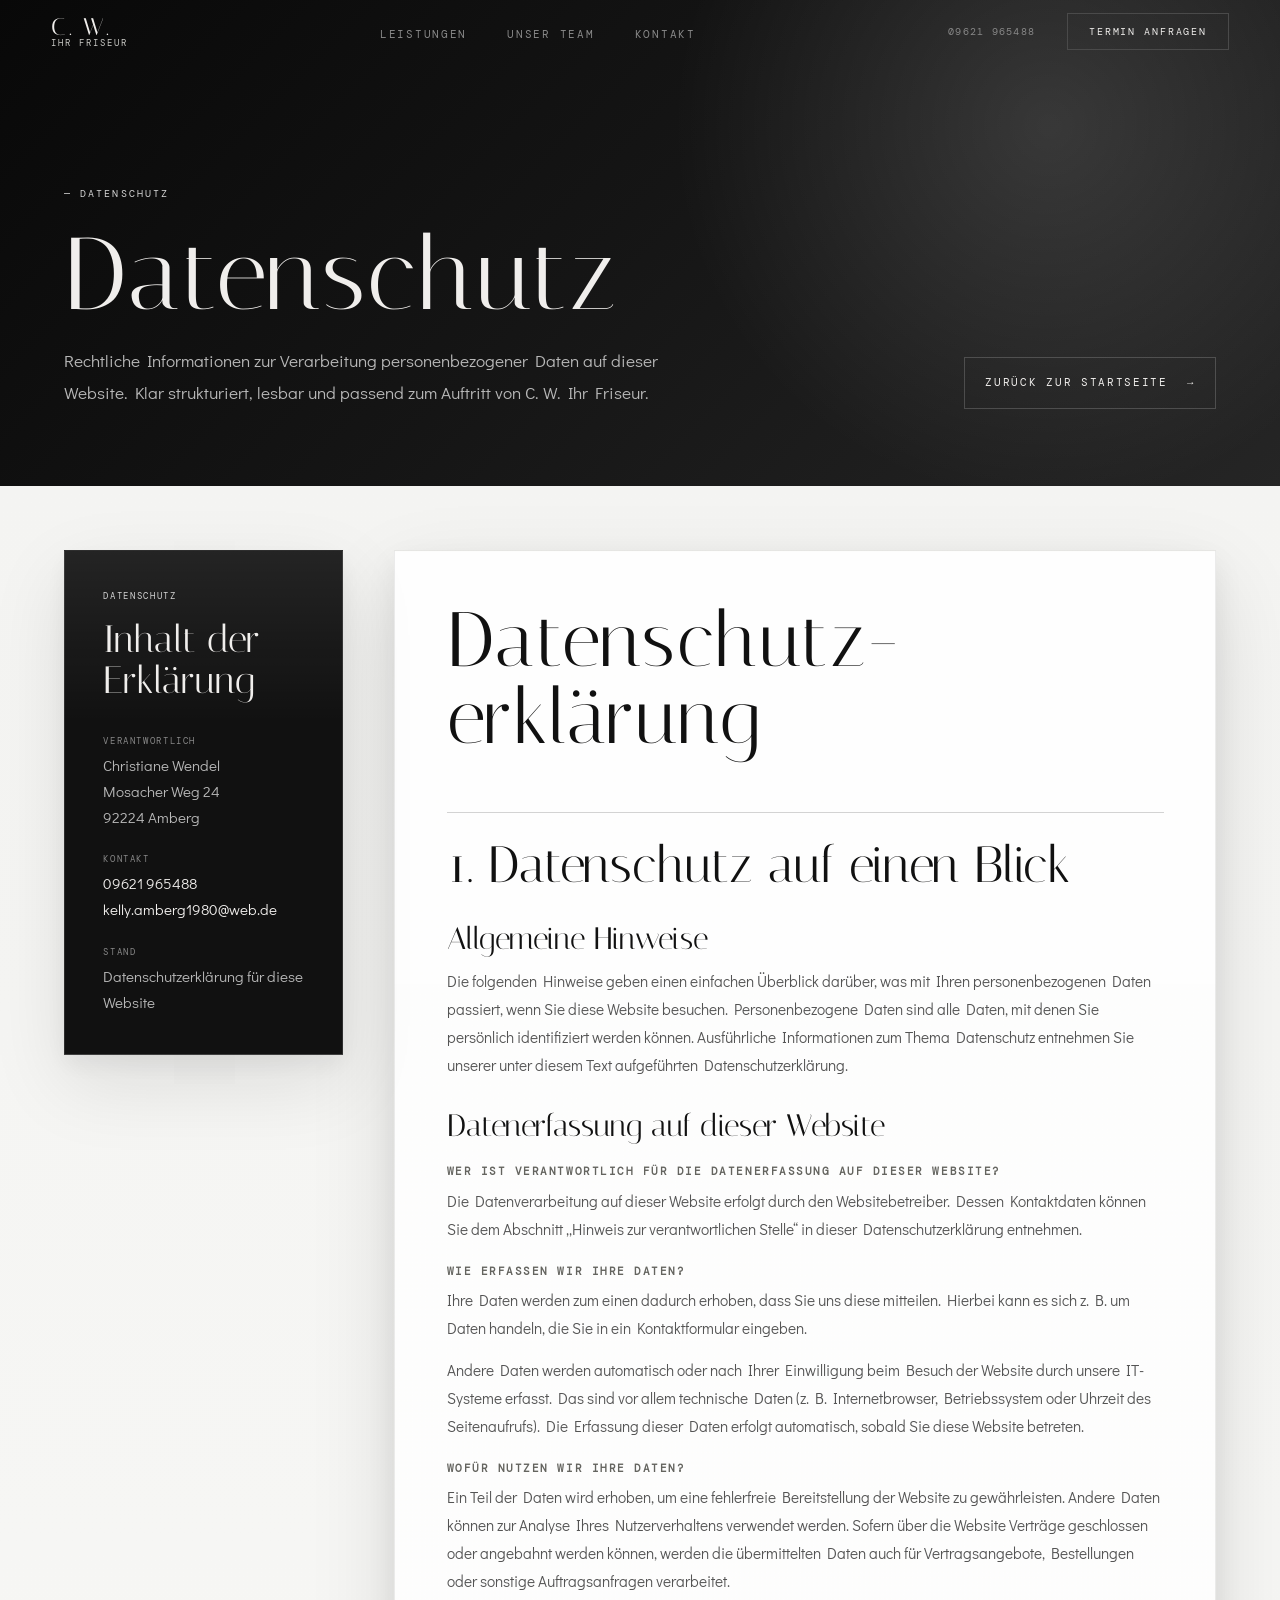
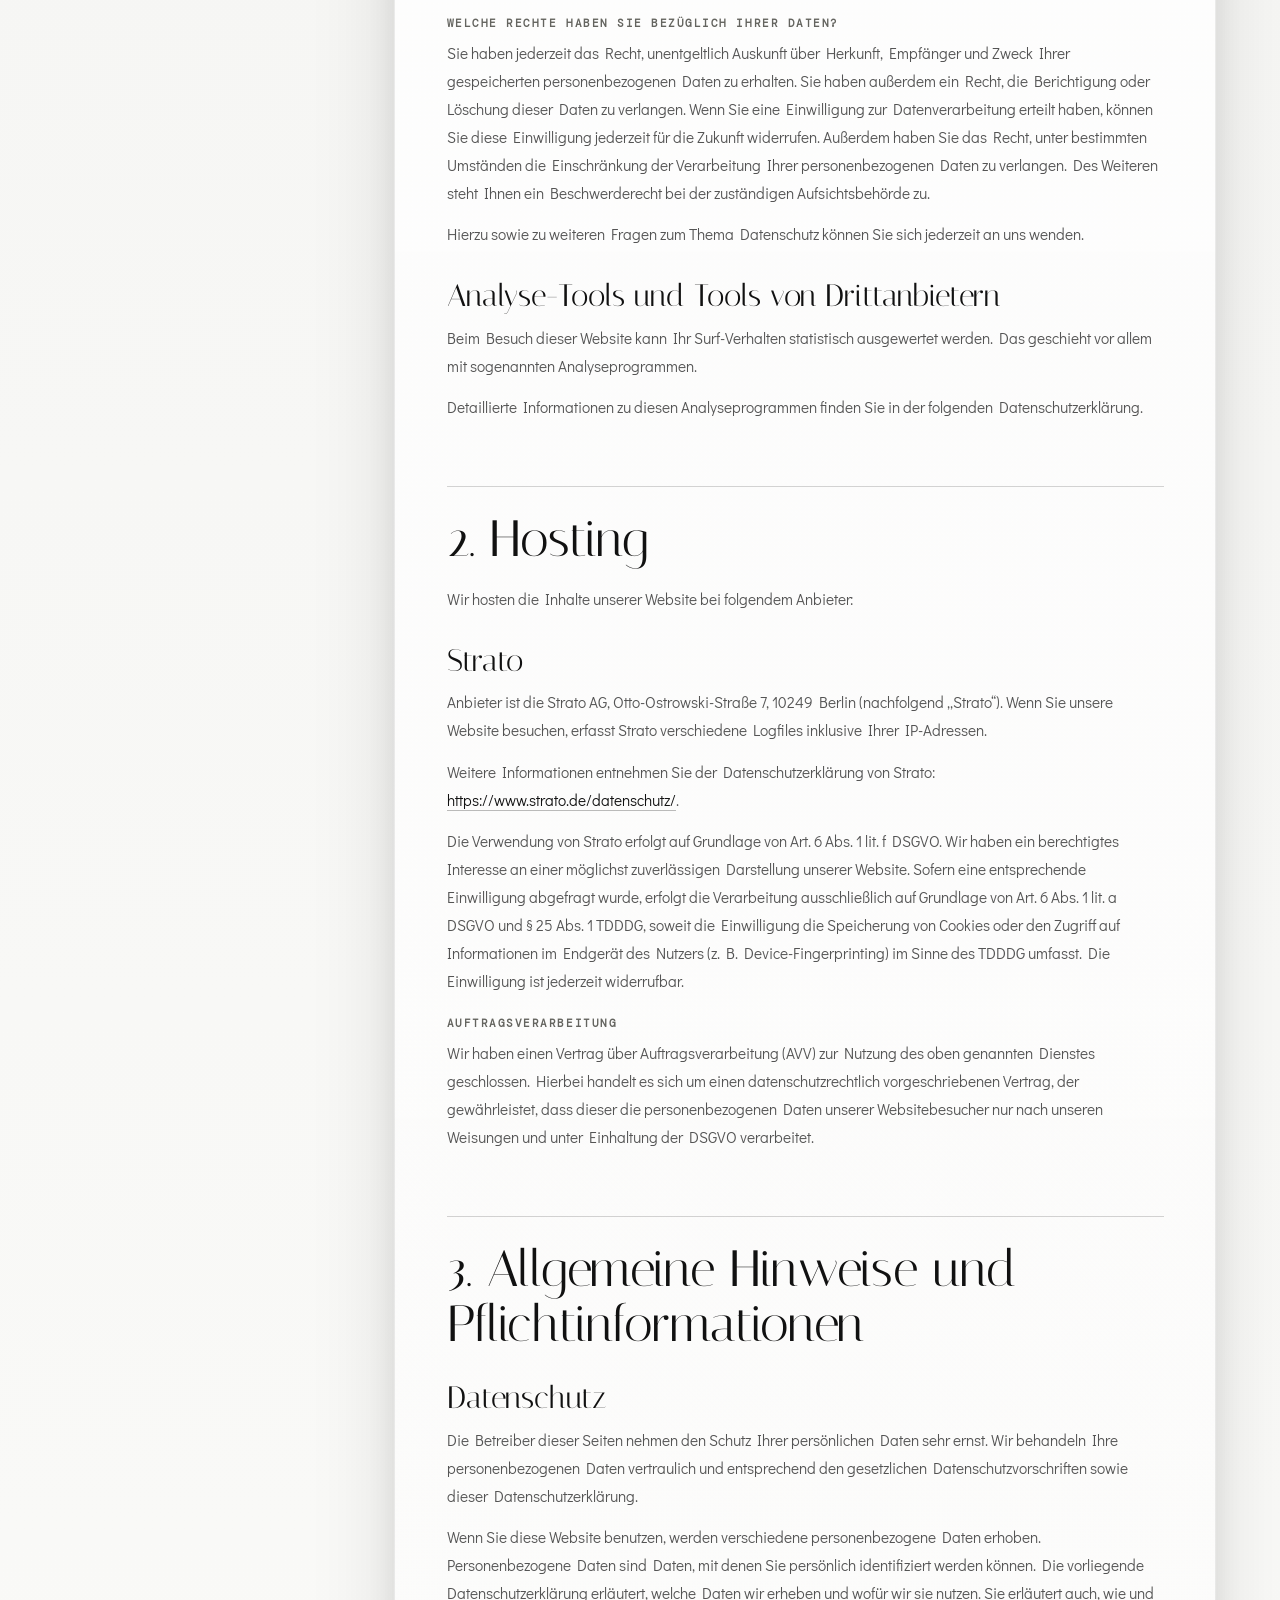
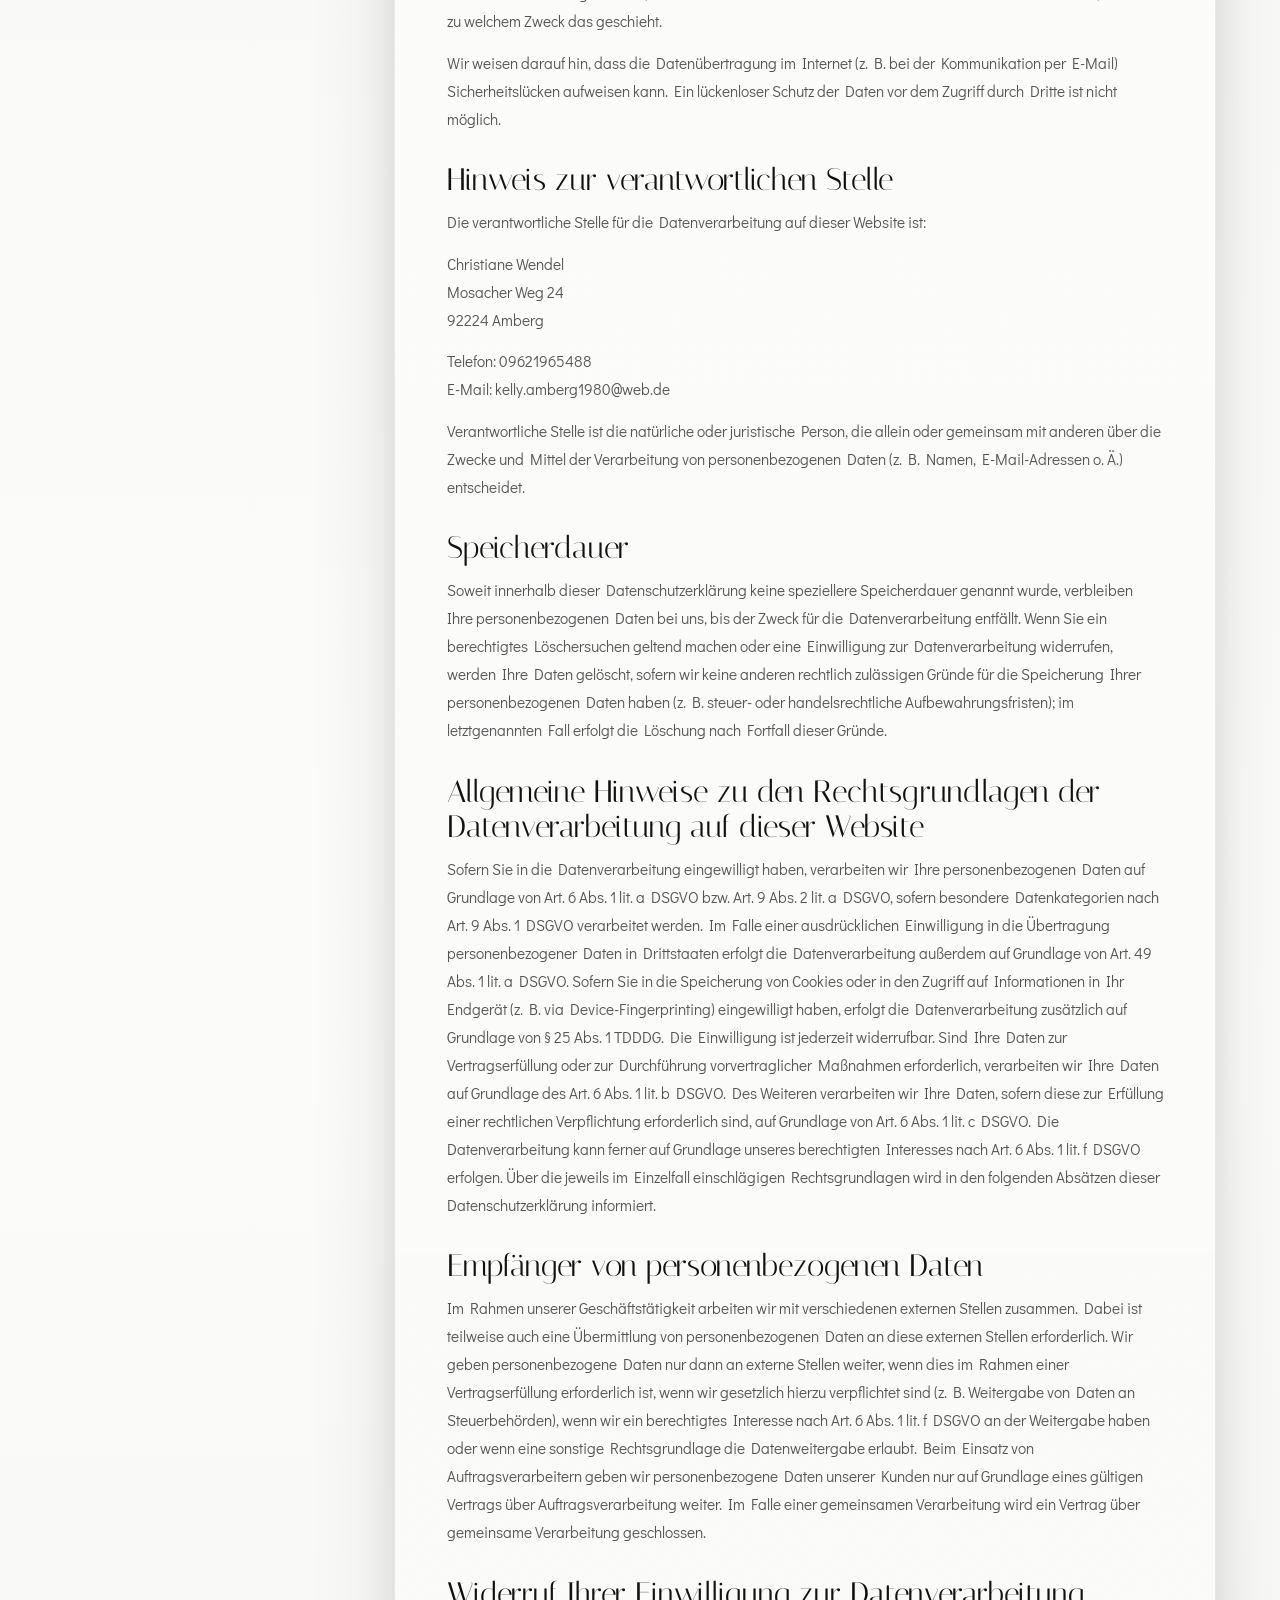
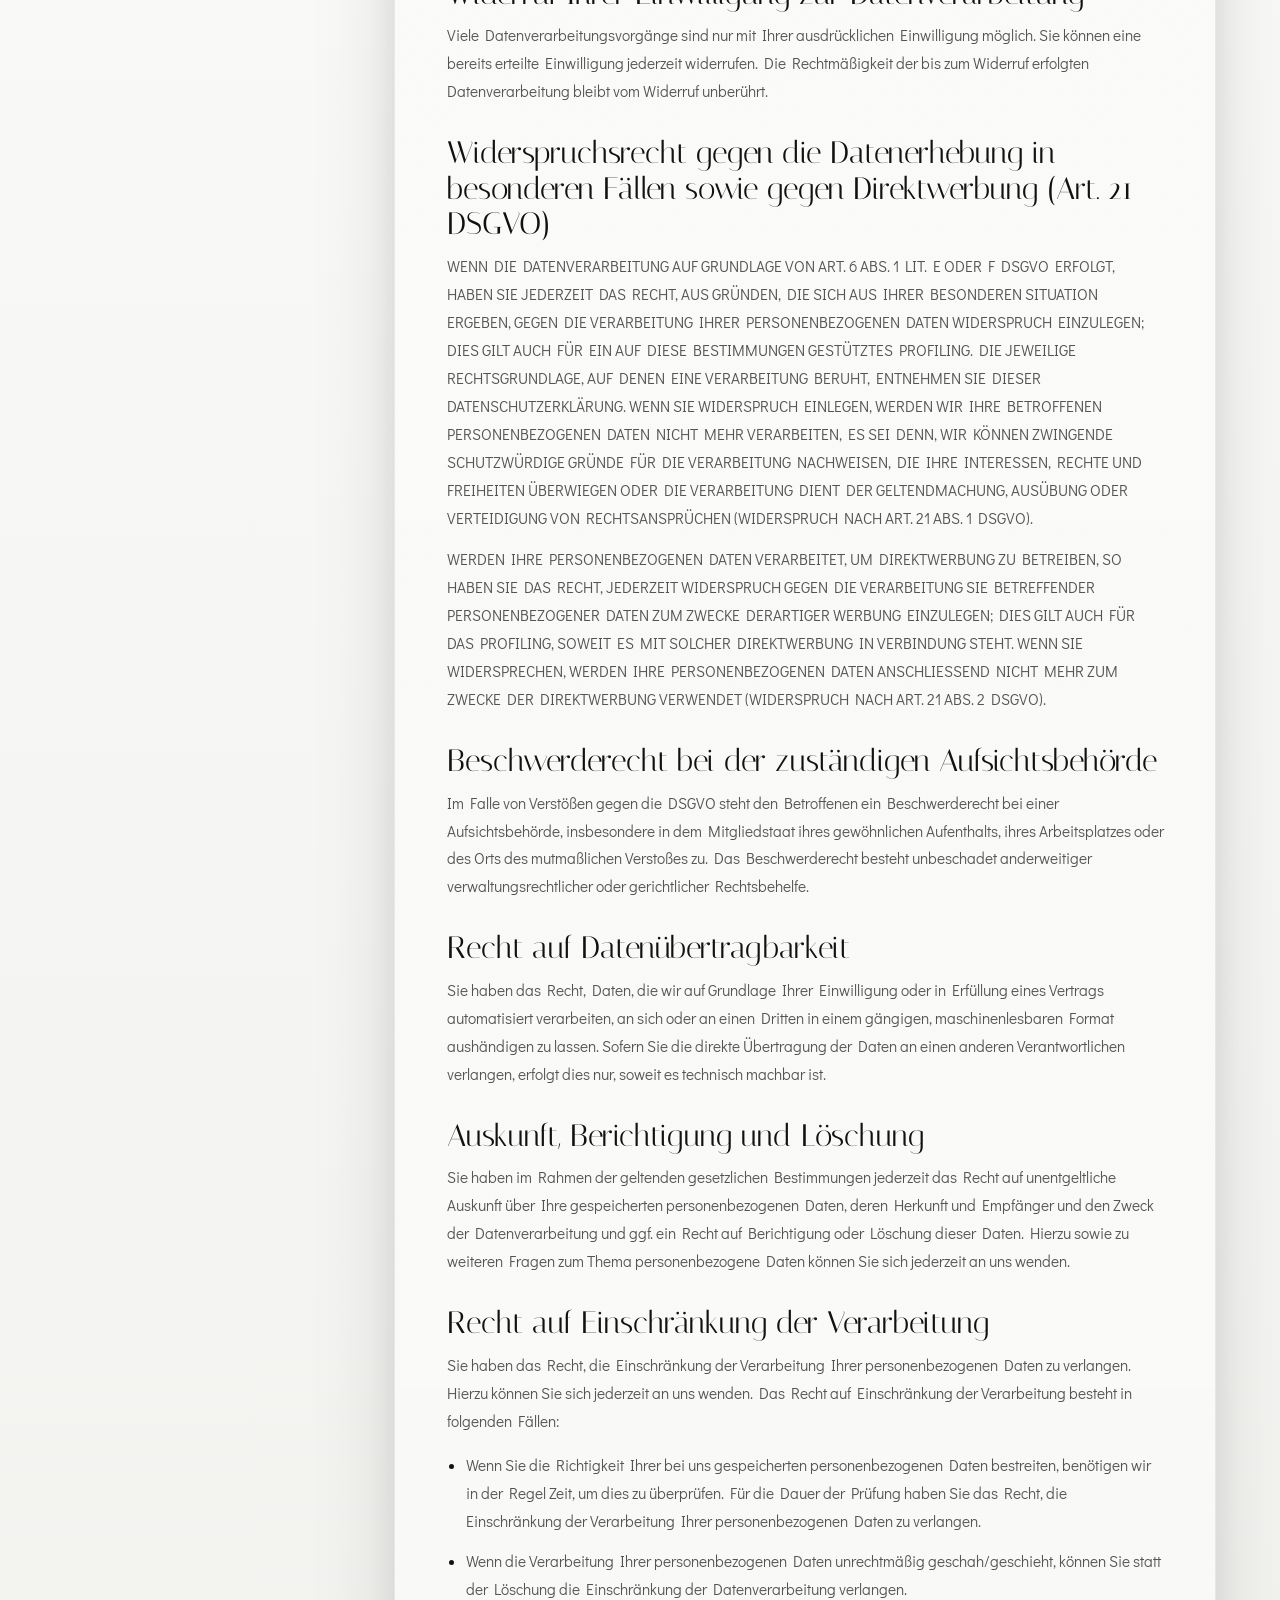
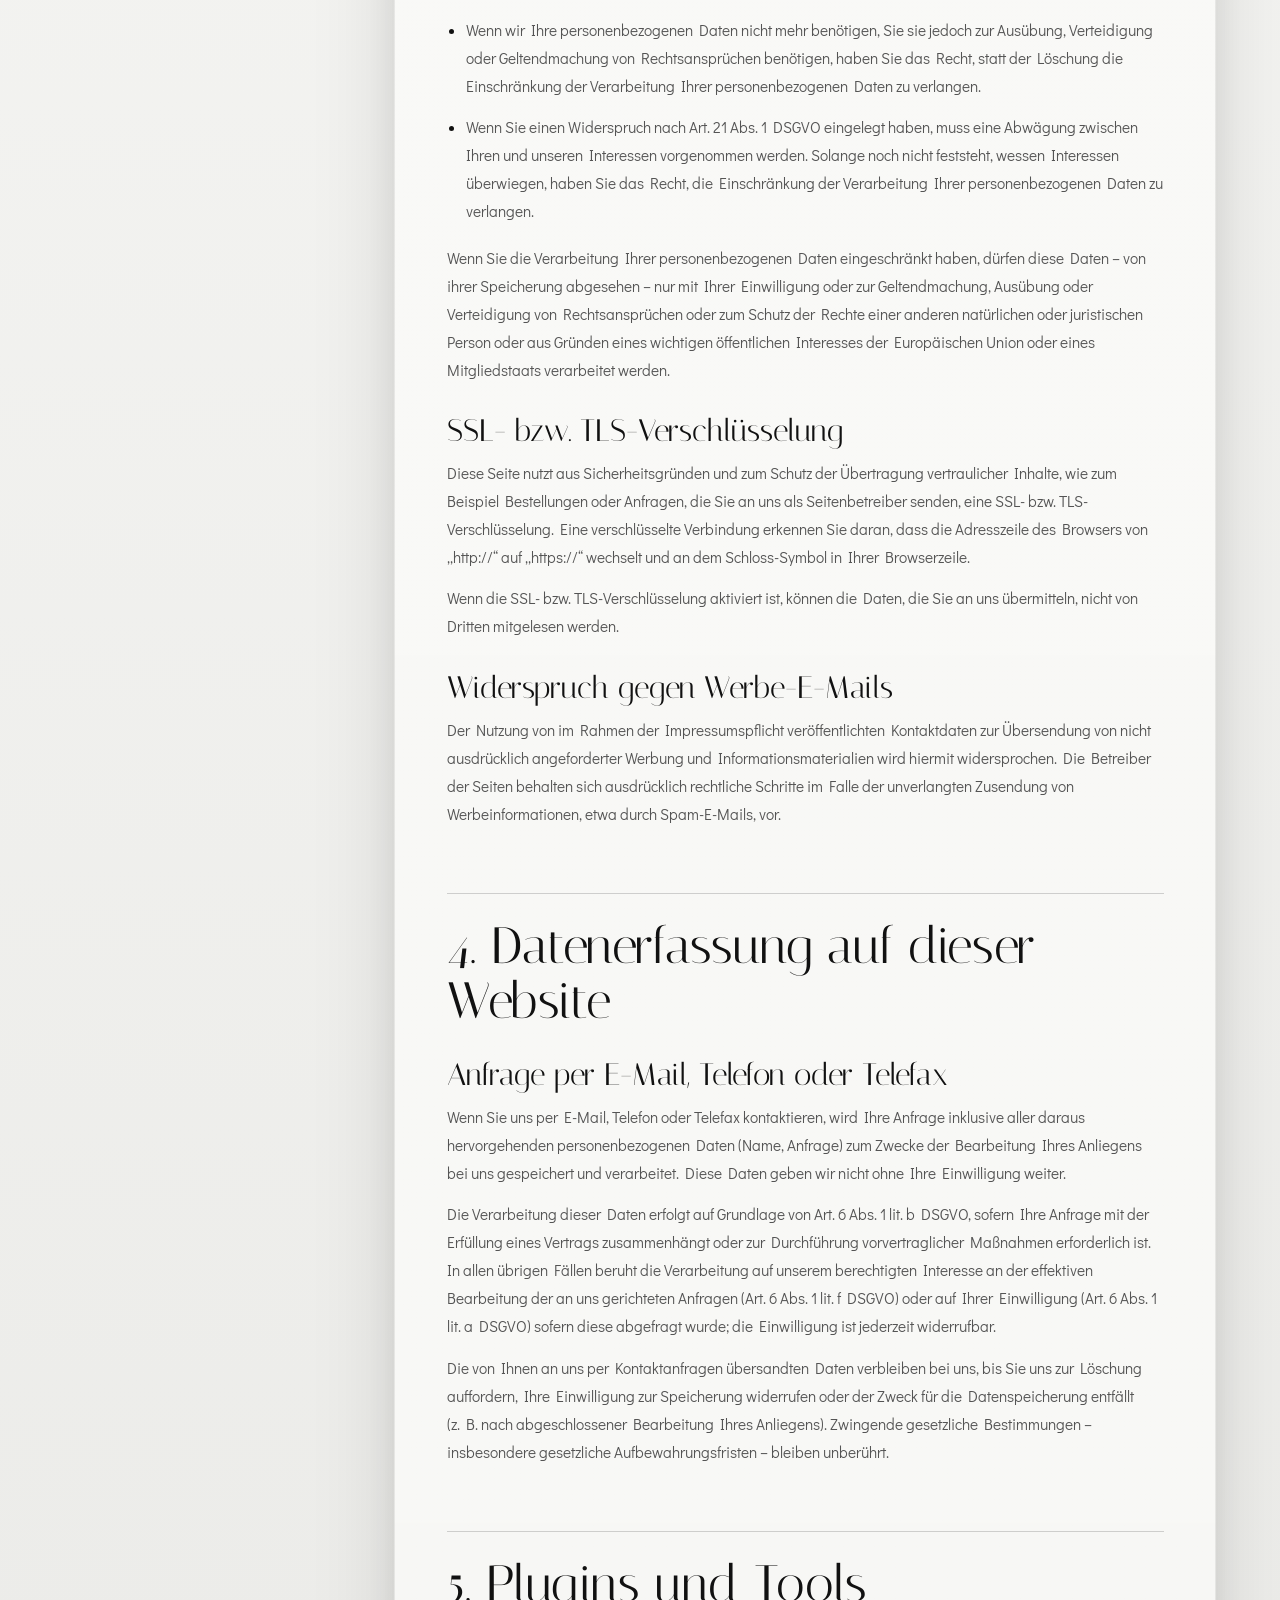
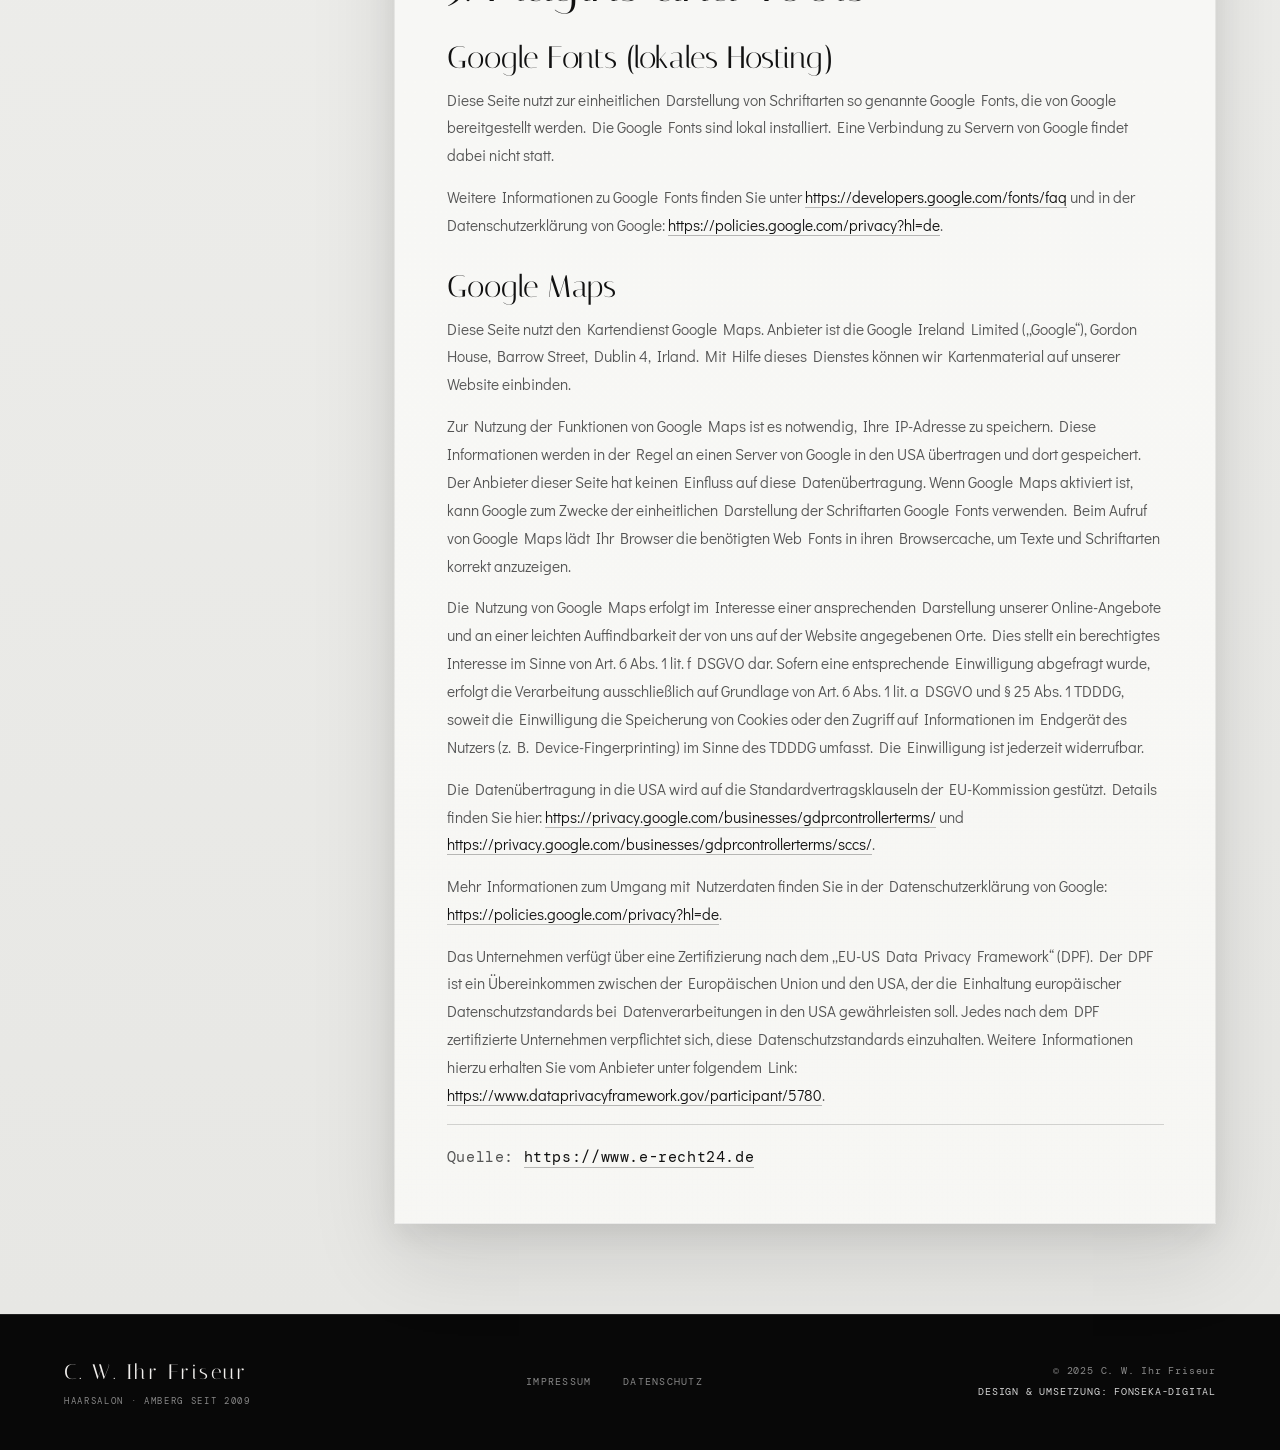
==== datenschutz/index.html @ 09046ad2 "Use clean URLs for legal pages" ====
<!doctype html>
<html lang="de">
  <head>
    <meta charset="UTF-8" />
    <meta name="viewport" content="width=device-width, initial-scale=1.0" />
    <title>Datenschutz | C. W. Ihr Friseur</title>
    <link rel="stylesheet" href="../css/style.css" />
  </head>
  <body>
    <!-- CURSOR -->
    <div class="cursor" id="cursor">
      <div class="cursor__dot"></div>
      <div class="cursor__ring"></div>
    </div>

    <!-- LOADER -->
    <div class="loader" id="loader">
      <div class="loader__inner">
        <span class="loader__text">C. W. Ihr Friseur</span>
        <div class="loader__bar">
          <div class="loader__fill" id="loaderFill"></div>
        </div>
      </div>
    </div>

    <!-- NAV -->
    <nav class="nav" id="nav">
      <a class="nav__brand" href="../" aria-label="Zur Startseite">
        <span class="nav__brand-main">C. W.</span>
        <span class="nav__brand-sub">Ihr Friseur</span>
      </a>
      <div class="nav__center">
        <ul class="nav__links" id="navLinks">
          <li><a href="../" data-scroll-target="leistungen">Leistungen</a></li>
          <li><a href="../" data-scroll-target="team">Unser Team</a></li>
          <li><a href="../" data-scroll-target="kontakt">Kontakt</a></li>
        </ul>
      </div>
      <div class="nav__right">
        <a href="tel:09621965488" class="nav__tel">09621 965488</a>
        <a href="../" data-scroll-target="kontakt" class="nav__cta"
          ><span>Termin anfragen</span></a
        >
        <button class="nav__toggle" id="navToggle" aria-label="Menü">
          <span></span><span></span><span></span>
        </button>
      </div>
    </nav>

    <main class="legal-page privacy-page">
      <section class="legal-hero legal-hero--privacy">
        <div class="legal-hero__inner">
          <div>
            <span class="tag">— Datenschutz</span>
            <h1>Datenschutz</h1>
            <p>
              Rechtliche Informationen zur Verarbeitung personenbezogener Daten
              auf dieser Website. Klar strukturiert, lesbar und passend zum
              Auftritt von C. W. Ihr Friseur.
            </p>
          </div>
          <a class="legal-back" href="../">
            <span>Zurück zur Startseite</span>
            <span aria-hidden="true">→</span>
          </a>
        </div>
      </section>

      <section class="legal-content privacy-content" aria-label="Datenschutzerklärung">
        <div class="privacy-layout">
          <aside class="legal-card legal-card--dark privacy-overview">
            <span class="legal-kicker">Datenschutz</span>
            <h2>Inhalt der Erklärung</h2>
            <dl class="legal-contact">
              <div>
                <dt>Verantwortlich</dt>
                <dd>Christiane Wendel<br />Mosacher Weg 24<br />92224 Amberg</dd>
              </div>
              <div>
                <dt>Kontakt</dt>
                <dd>
                  <a href="tel:09621965488">09621 965488</a><br />
                  <a href="mailto:kelly.amberg1980@web.de">kelly.amberg1980@web.de</a>
                </dd>
              </div>
              <div>
                <dt>Stand</dt>
                <dd>Datenschutzerklärung für diese Website</dd>
              </div>
            </dl>
          </aside>

          <article class="privacy-document">
            <h1>Datenschutz&shy;erkl&auml;rung</h1>
            <h2>1. Datenschutz auf einen Blick</h2>
            <h3>Allgemeine Hinweise</h3>
            <p>Die folgenden Hinweise geben einen einfachen &Uuml;berblick dar&uuml;ber, was mit Ihren personenbezogenen Daten passiert, wenn Sie diese Website besuchen. Personenbezogene Daten sind alle Daten, mit denen Sie pers&ouml;nlich identifiziert werden k&ouml;nnen. Ausf&uuml;hrliche Informationen zum Thema Datenschutz entnehmen Sie unserer unter diesem Text aufgef&uuml;hrten Datenschutzerkl&auml;rung.</p>
            <h3>Datenerfassung auf dieser Website</h3>
            <h4>Wer ist verantwortlich f&uuml;r die Datenerfassung auf dieser Website?</h4>
            <p>Die Datenverarbeitung auf dieser Website erfolgt durch den Websitebetreiber. Dessen Kontaktdaten k&ouml;nnen Sie dem Abschnitt &bdquo;Hinweis zur verantwortlichen Stelle&ldquo; in dieser Datenschutzerkl&auml;rung entnehmen.</p>
            <h4>Wie erfassen wir Ihre Daten?</h4>
            <p>Ihre Daten werden zum einen dadurch erhoben, dass Sie uns diese mitteilen. Hierbei kann es sich z.&nbsp;B. um Daten handeln, die Sie in ein Kontaktformular eingeben.</p>
            <p>Andere Daten werden automatisch oder nach Ihrer Einwilligung beim Besuch der Website durch unsere IT-Systeme erfasst. Das sind vor allem technische Daten (z.&nbsp;B. Internetbrowser, Betriebssystem oder Uhrzeit des Seitenaufrufs). Die Erfassung dieser Daten erfolgt automatisch, sobald Sie diese Website betreten.</p>
            <h4>Wof&uuml;r nutzen wir Ihre Daten?</h4>
            <p>Ein Teil der Daten wird erhoben, um eine fehlerfreie Bereitstellung der Website zu gew&auml;hrleisten. Andere Daten k&ouml;nnen zur Analyse Ihres Nutzerverhaltens verwendet werden. Sofern &uuml;ber die Website Vertr&auml;ge geschlossen oder angebahnt werden k&ouml;nnen, werden die &uuml;bermittelten Daten auch f&uuml;r Vertragsangebote, Bestellungen oder sonstige Auftragsanfragen verarbeitet.</p>
            <h4>Welche Rechte haben Sie bez&uuml;glich Ihrer Daten?</h4>
            <p>Sie haben jederzeit das Recht, unentgeltlich Auskunft &uuml;ber Herkunft, Empf&auml;nger und Zweck Ihrer gespeicherten personenbezogenen Daten zu erhalten. Sie haben au&szlig;erdem ein Recht, die Berichtigung oder L&ouml;schung dieser Daten zu verlangen. Wenn Sie eine Einwilligung zur Datenverarbeitung erteilt haben, k&ouml;nnen Sie diese Einwilligung jederzeit f&uuml;r die Zukunft widerrufen. Au&szlig;erdem haben Sie das Recht, unter bestimmten Umst&auml;nden die Einschr&auml;nkung der Verarbeitung Ihrer personenbezogenen Daten zu verlangen. Des Weiteren steht Ihnen ein Beschwerderecht bei der zust&auml;ndigen Aufsichtsbeh&ouml;rde zu.</p>
            <p>Hierzu sowie zu weiteren Fragen zum Thema Datenschutz k&ouml;nnen Sie sich jederzeit an uns wenden.</p>
            <h3>Analyse-Tools und Tools von Dritt&shy;anbietern</h3>
            <p>Beim Besuch dieser Website kann Ihr Surf-Verhalten statistisch ausgewertet werden. Das geschieht vor allem mit sogenannten Analyseprogrammen.</p>
            <p>Detaillierte Informationen zu diesen Analyseprogrammen finden Sie in der folgenden Datenschutzerkl&auml;rung.</p>
            <h2>2. Hosting</h2>
            <p>Wir hosten die Inhalte unserer Website bei folgendem Anbieter:</p>
            <h3>Strato</h3>
            <p>Anbieter ist die Strato AG, Otto-Ostrowski-Stra&szlig;e 7, 10249 Berlin (nachfolgend &bdquo;Strato&ldquo;). Wenn Sie unsere Website besuchen, erfasst Strato verschiedene Logfiles inklusive Ihrer IP-Adressen.</p>
            <p>Weitere Informationen entnehmen Sie der Datenschutzerkl&auml;rung von Strato: <a href="https://www.strato.de/datenschutz/" target="_blank" rel="noopener noreferrer">https://www.strato.de/datenschutz/</a>.</p>
            <p>Die Verwendung von Strato erfolgt auf Grundlage von Art. 6 Abs. 1 lit. f DSGVO. Wir haben ein berechtigtes Interesse an einer m&ouml;glichst zuverl&auml;ssigen Darstellung unserer Website. Sofern eine entsprechende Einwilligung abgefragt wurde, erfolgt die Verarbeitung ausschlie&szlig;lich auf Grundlage von Art. 6 Abs. 1 lit. a DSGVO und &sect; 25 Abs. 1 TDDDG, soweit die Einwilligung die Speicherung von Cookies oder den Zugriff auf Informationen im Endger&auml;t des Nutzers (z.&nbsp;B. Device-Fingerprinting) im Sinne des TDDDG umfasst. Die Einwilligung ist jederzeit widerrufbar.</p>
            <h4>Auftragsverarbeitung</h4>
            <p>Wir haben einen Vertrag &uuml;ber Auftragsverarbeitung (AVV) zur Nutzung des oben genannten Dienstes geschlossen. Hierbei handelt es sich um einen datenschutzrechtlich vorgeschriebenen Vertrag, der gew&auml;hrleistet, dass dieser die personenbezogenen Daten unserer Websitebesucher nur nach unseren Weisungen und unter Einhaltung der DSGVO verarbeitet.</p>
            <h2>3. Allgemeine Hinweise und Pflicht&shy;informationen</h2>
            <h3>Datenschutz</h3>
            <p>Die Betreiber dieser Seiten nehmen den Schutz Ihrer pers&ouml;nlichen Daten sehr ernst. Wir behandeln Ihre personenbezogenen Daten vertraulich und entsprechend den gesetzlichen Datenschutzvorschriften sowie dieser Datenschutzerkl&auml;rung.</p>
            <p>Wenn Sie diese Website benutzen, werden verschiedene personenbezogene Daten erhoben. Personenbezogene Daten sind Daten, mit denen Sie pers&ouml;nlich identifiziert werden k&ouml;nnen. Die vorliegende Datenschutzerkl&auml;rung erl&auml;utert, welche Daten wir erheben und wof&uuml;r wir sie nutzen. Sie erl&auml;utert auch, wie und zu welchem Zweck das geschieht.</p>
            <p>Wir weisen darauf hin, dass die Daten&uuml;bertragung im Internet (z.&nbsp;B. bei der Kommunikation per E-Mail) Sicherheitsl&uuml;cken aufweisen kann. Ein l&uuml;ckenloser Schutz der Daten vor dem Zugriff durch Dritte ist nicht m&ouml;glich.</p>
            <h3>Hinweis zur verantwortlichen Stelle</h3>
            <p>Die verantwortliche Stelle f&uuml;r die Datenverarbeitung auf dieser Website ist:</p>
            <p>Christiane Wendel<br />Mosacher Weg 24<br />92224 Amberg</p>
            <p>Telefon: 09621965488<br />E-Mail: kelly.amberg1980@web.de</p>
            <p>Verantwortliche Stelle ist die nat&uuml;rliche oder juristische Person, die allein oder gemeinsam mit anderen &uuml;ber die Zwecke und Mittel der Verarbeitung von personenbezogenen Daten (z.&nbsp;B. Namen, E-Mail-Adressen o. &Auml;.) entscheidet.</p>
            <h3>Speicherdauer</h3>
            <p>Soweit innerhalb dieser Datenschutzerkl&auml;rung keine speziellere Speicherdauer genannt wurde, verbleiben Ihre personenbezogenen Daten bei uns, bis der Zweck f&uuml;r die Datenverarbeitung entf&auml;llt. Wenn Sie ein berechtigtes L&ouml;schersuchen geltend machen oder eine Einwilligung zur Datenverarbeitung widerrufen, werden Ihre Daten gel&ouml;scht, sofern wir keine anderen rechtlich zul&auml;ssigen Gr&uuml;nde f&uuml;r die Speicherung Ihrer personenbezogenen Daten haben (z.&nbsp;B. steuer- oder handelsrechtliche Aufbewahrungsfristen); im letztgenannten Fall erfolgt die L&ouml;schung nach Fortfall dieser Gr&uuml;nde.</p>
            <h3>Allgemeine Hinweise zu den Rechtsgrundlagen der Datenverarbeitung auf dieser Website</h3>
            <p>Sofern Sie in die Datenverarbeitung eingewilligt haben, verarbeiten wir Ihre personenbezogenen Daten auf Grundlage von Art. 6 Abs. 1 lit. a DSGVO bzw. Art. 9 Abs. 2 lit. a DSGVO, sofern besondere Datenkategorien nach Art. 9 Abs. 1 DSGVO verarbeitet werden. Im Falle einer ausdr&uuml;cklichen Einwilligung in die &Uuml;bertragung personenbezogener Daten in Drittstaaten erfolgt die Datenverarbeitung au&szlig;erdem auf Grundlage von Art. 49 Abs. 1 lit. a DSGVO. Sofern Sie in die Speicherung von Cookies oder in den Zugriff auf Informationen in Ihr Endger&auml;t (z.&nbsp;B. via Device-Fingerprinting) eingewilligt haben, erfolgt die Datenverarbeitung zus&auml;tzlich auf Grundlage von &sect; 25 Abs. 1 TDDDG. Die Einwilligung ist jederzeit widerrufbar. Sind Ihre Daten zur Vertragserf&uuml;llung oder zur Durchf&uuml;hrung vorvertraglicher Ma&szlig;nahmen erforderlich, verarbeiten wir Ihre Daten auf Grundlage des Art. 6 Abs. 1 lit. b DSGVO. Des Weiteren verarbeiten wir Ihre Daten, sofern diese zur Erf&uuml;llung einer rechtlichen Verpflichtung erforderlich sind, auf Grundlage von Art. 6 Abs. 1 lit. c DSGVO. Die Datenverarbeitung kann ferner auf Grundlage unseres berechtigten Interesses nach Art. 6 Abs. 1 lit. f DSGVO erfolgen. &Uuml;ber die jeweils im Einzelfall einschl&auml;gigen Rechtsgrundlagen wird in den folgenden Abs&auml;tzen dieser Datenschutzerkl&auml;rung informiert.</p>
            <h3>Empf&auml;nger von personenbezogenen Daten</h3>
            <p>Im Rahmen unserer Gesch&auml;ftst&auml;tigkeit arbeiten wir mit verschiedenen externen Stellen zusammen. Dabei ist teilweise auch eine &Uuml;bermittlung von personenbezogenen Daten an diese externen Stellen erforderlich. Wir geben personenbezogene Daten nur dann an externe Stellen weiter, wenn dies im Rahmen einer Vertragserf&uuml;llung erforderlich ist, wenn wir gesetzlich hierzu verpflichtet sind (z.&nbsp;B. Weitergabe von Daten an Steuerbeh&ouml;rden), wenn wir ein berechtigtes Interesse nach Art. 6 Abs. 1 lit. f DSGVO an der Weitergabe haben oder wenn eine sonstige Rechtsgrundlage die Datenweitergabe erlaubt. Beim Einsatz von Auftragsverarbeitern geben wir personenbezogene Daten unserer Kunden nur auf Grundlage eines g&uuml;ltigen Vertrags &uuml;ber Auftragsverarbeitung weiter. Im Falle einer gemeinsamen Verarbeitung wird ein Vertrag &uuml;ber gemeinsame Verarbeitung geschlossen.</p>
            <h3>Widerruf Ihrer Einwilligung zur Datenverarbeitung</h3>
            <p>Viele Datenverarbeitungsvorg&auml;nge sind nur mit Ihrer ausdr&uuml;cklichen Einwilligung m&ouml;glich. Sie k&ouml;nnen eine bereits erteilte Einwilligung jederzeit widerrufen. Die Rechtm&auml;&szlig;igkeit der bis zum Widerruf erfolgten Datenverarbeitung bleibt vom Widerruf unber&uuml;hrt.</p>
            <h3>Widerspruchsrecht gegen die Datenerhebung in besonderen F&auml;llen sowie gegen Direktwerbung (Art. 21 DSGVO)</h3>
            <p>WENN DIE DATENVERARBEITUNG AUF GRUNDLAGE VON ART. 6 ABS. 1 LIT. E ODER F DSGVO ERFOLGT, HABEN SIE JEDERZEIT DAS RECHT, AUS GR&Uuml;NDEN, DIE SICH AUS IHRER BESONDEREN SITUATION ERGEBEN, GEGEN DIE VERARBEITUNG IHRER PERSONENBEZOGENEN DATEN WIDERSPRUCH EINZULEGEN; DIES GILT AUCH F&Uuml;R EIN AUF DIESE BESTIMMUNGEN GEST&Uuml;TZTES PROFILING. DIE JEWEILIGE RECHTSGRUNDLAGE, AUF DENEN EINE VERARBEITUNG BERUHT, ENTNEHMEN SIE DIESER DATENSCHUTZERKL&Auml;RUNG. WENN SIE WIDERSPRUCH EINLEGEN, WERDEN WIR IHRE BETROFFENEN PERSONENBEZOGENEN DATEN NICHT MEHR VERARBEITEN, ES SEI DENN, WIR K&Ouml;NNEN ZWINGENDE SCHUTZW&Uuml;RDIGE GR&Uuml;NDE F&Uuml;R DIE VERARBEITUNG NACHWEISEN, DIE IHRE INTERESSEN, RECHTE UND FREIHEITEN &Uuml;BERWIEGEN ODER DIE VERARBEITUNG DIENT DER GELTENDMACHUNG, AUS&Uuml;BUNG ODER VERTEIDIGUNG VON RECHTSANSPR&Uuml;CHEN (WIDERSPRUCH NACH ART. 21 ABS. 1 DSGVO).</p>
            <p>WERDEN IHRE PERSONENBEZOGENEN DATEN VERARBEITET, UM DIREKTWERBUNG ZU BETREIBEN, SO HABEN SIE DAS RECHT, JEDERZEIT WIDERSPRUCH GEGEN DIE VERARBEITUNG SIE BETREFFENDER PERSONENBEZOGENER DATEN ZUM ZWECKE DERARTIGER WERBUNG EINZULEGEN; DIES GILT AUCH F&Uuml;R DAS PROFILING, SOWEIT ES MIT SOLCHER DIREKTWERBUNG IN VERBINDUNG STEHT. WENN SIE WIDERSPRECHEN, WERDEN IHRE PERSONENBEZOGENEN DATEN ANSCHLIESSEND NICHT MEHR ZUM ZWECKE DER DIREKTWERBUNG VERWENDET (WIDERSPRUCH NACH ART. 21 ABS. 2 DSGVO).</p>
            <h3>Beschwerde&shy;recht bei der zust&auml;ndigen Aufsichts&shy;beh&ouml;rde</h3>
            <p>Im Falle von Verst&ouml;&szlig;en gegen die DSGVO steht den Betroffenen ein Beschwerderecht bei einer Aufsichtsbeh&ouml;rde, insbesondere in dem Mitgliedstaat ihres gew&ouml;hnlichen Aufenthalts, ihres Arbeitsplatzes oder des Orts des mutma&szlig;lichen Versto&szlig;es zu. Das Beschwerderecht besteht unbeschadet anderweitiger verwaltungsrechtlicher oder gerichtlicher Rechtsbehelfe.</p>
            <h3>Recht auf Daten&shy;&uuml;bertrag&shy;barkeit</h3>
            <p>Sie haben das Recht, Daten, die wir auf Grundlage Ihrer Einwilligung oder in Erf&uuml;llung eines Vertrags automatisiert verarbeiten, an sich oder an einen Dritten in einem g&auml;ngigen, maschinenlesbaren Format aush&auml;ndigen zu lassen. Sofern Sie die direkte &Uuml;bertragung der Daten an einen anderen Verantwortlichen verlangen, erfolgt dies nur, soweit es technisch machbar ist.</p>
            <h3>Auskunft, Berichtigung und L&ouml;schung</h3>
            <p>Sie haben im Rahmen der geltenden gesetzlichen Bestimmungen jederzeit das Recht auf unentgeltliche Auskunft &uuml;ber Ihre gespeicherten personenbezogenen Daten, deren Herkunft und Empf&auml;nger und den Zweck der Datenverarbeitung und ggf. ein Recht auf Berichtigung oder L&ouml;schung dieser Daten. Hierzu sowie zu weiteren Fragen zum Thema personenbezogene Daten k&ouml;nnen Sie sich jederzeit an uns wenden.</p>
            <h3>Recht auf Einschr&auml;nkung der Verarbeitung</h3>
            <p>Sie haben das Recht, die Einschr&auml;nkung der Verarbeitung Ihrer personenbezogenen Daten zu verlangen. Hierzu k&ouml;nnen Sie sich jederzeit an uns wenden. Das Recht auf Einschr&auml;nkung der Verarbeitung besteht in folgenden F&auml;llen:</p>
            <ul>
              <li>Wenn Sie die Richtigkeit Ihrer bei uns gespeicherten personenbezogenen Daten bestreiten, ben&ouml;tigen wir in der Regel Zeit, um dies zu &uuml;berpr&uuml;fen. F&uuml;r die Dauer der Pr&uuml;fung haben Sie das Recht, die Einschr&auml;nkung der Verarbeitung Ihrer personenbezogenen Daten zu verlangen.</li>
              <li>Wenn die Verarbeitung Ihrer personenbezogenen Daten unrechtm&auml;&szlig;ig geschah/geschieht, k&ouml;nnen Sie statt der L&ouml;schung die Einschr&auml;nkung der Datenverarbeitung verlangen.</li>
              <li>Wenn wir Ihre personenbezogenen Daten nicht mehr ben&ouml;tigen, Sie sie jedoch zur Aus&uuml;bung, Verteidigung oder Geltendmachung von Rechtsanspr&uuml;chen ben&ouml;tigen, haben Sie das Recht, statt der L&ouml;schung die Einschr&auml;nkung der Verarbeitung Ihrer personenbezogenen Daten zu verlangen.</li>
              <li>Wenn Sie einen Widerspruch nach Art. 21 Abs. 1 DSGVO eingelegt haben, muss eine Abw&auml;gung zwischen Ihren und unseren Interessen vorgenommen werden. Solange noch nicht feststeht, wessen Interessen &uuml;berwiegen, haben Sie das Recht, die Einschr&auml;nkung der Verarbeitung Ihrer personenbezogenen Daten zu verlangen.</li>
            </ul>
            <p>Wenn Sie die Verarbeitung Ihrer personenbezogenen Daten eingeschr&auml;nkt haben, d&uuml;rfen diese Daten &ndash; von ihrer Speicherung abgesehen &ndash; nur mit Ihrer Einwilligung oder zur Geltendmachung, Aus&uuml;bung oder Verteidigung von Rechtsanspr&uuml;chen oder zum Schutz der Rechte einer anderen nat&uuml;rlichen oder juristischen Person oder aus Gr&uuml;nden eines wichtigen &ouml;ffentlichen Interesses der Europ&auml;ischen Union oder eines Mitgliedstaats verarbeitet werden.</p>
            <h3>SSL- bzw. TLS-Verschl&uuml;sselung</h3>
            <p>Diese Seite nutzt aus Sicherheitsgr&uuml;nden und zum Schutz der &Uuml;bertragung vertraulicher Inhalte, wie zum Beispiel Bestellungen oder Anfragen, die Sie an uns als Seitenbetreiber senden, eine SSL- bzw. TLS-Verschl&uuml;sselung. Eine verschl&uuml;sselte Verbindung erkennen Sie daran, dass die Adresszeile des Browsers von &bdquo;http://&ldquo; auf &bdquo;https://&ldquo; wechselt und an dem Schloss-Symbol in Ihrer Browserzeile.</p>
            <p>Wenn die SSL- bzw. TLS-Verschl&uuml;sselung aktiviert ist, k&ouml;nnen die Daten, die Sie an uns &uuml;bermitteln, nicht von Dritten mitgelesen werden.</p>
            <h3>Widerspruch gegen Werbe-E-Mails</h3>
            <p>Der Nutzung von im Rahmen der Impressumspflicht ver&ouml;ffentlichten Kontaktdaten zur &Uuml;bersendung von nicht ausdr&uuml;cklich angeforderter Werbung und Informationsmaterialien wird hiermit widersprochen. Die Betreiber der Seiten behalten sich ausdr&uuml;cklich rechtliche Schritte im Falle der unverlangten Zusendung von Werbeinformationen, etwa durch Spam-E-Mails, vor.</p>
            <h2>4. Datenerfassung auf dieser Website</h2>
            <h3>Anfrage per E-Mail, Telefon oder Telefax</h3>
            <p>Wenn Sie uns per E-Mail, Telefon oder Telefax kontaktieren, wird Ihre Anfrage inklusive aller daraus hervorgehenden personenbezogenen Daten (Name, Anfrage) zum Zwecke der Bearbeitung Ihres Anliegens bei uns gespeichert und verarbeitet. Diese Daten geben wir nicht ohne Ihre Einwilligung weiter.</p>
            <p>Die Verarbeitung dieser Daten erfolgt auf Grundlage von Art. 6 Abs. 1 lit. b DSGVO, sofern Ihre Anfrage mit der Erf&uuml;llung eines Vertrags zusammenh&auml;ngt oder zur Durchf&uuml;hrung vorvertraglicher Ma&szlig;nahmen erforderlich ist. In allen &uuml;brigen F&auml;llen beruht die Verarbeitung auf unserem berechtigten Interesse an der effektiven Bearbeitung der an uns gerichteten Anfragen (Art. 6 Abs. 1 lit. f DSGVO) oder auf Ihrer Einwilligung (Art. 6 Abs. 1 lit. a DSGVO) sofern diese abgefragt wurde; die Einwilligung ist jederzeit widerrufbar.</p>
            <p>Die von Ihnen an uns per Kontaktanfragen &uuml;bersandten Daten verbleiben bei uns, bis Sie uns zur L&ouml;schung auffordern, Ihre Einwilligung zur Speicherung widerrufen oder der Zweck f&uuml;r die Datenspeicherung entf&auml;llt (z.&nbsp;B. nach abgeschlossener Bearbeitung Ihres Anliegens). Zwingende gesetzliche Bestimmungen &ndash; insbesondere gesetzliche Aufbewahrungsfristen &ndash; bleiben unber&uuml;hrt.</p>
            <h2>5. Plugins und Tools</h2>
            <h3>Google Fonts (lokales Hosting)</h3>
            <p>Diese Seite nutzt zur einheitlichen Darstellung von Schriftarten so genannte Google Fonts, die von Google bereitgestellt werden. Die Google Fonts sind lokal installiert. Eine Verbindung zu Servern von Google findet dabei nicht statt.</p>
            <p>Weitere Informationen zu Google Fonts finden Sie unter <a href="https://developers.google.com/fonts/faq" target="_blank" rel="noopener noreferrer">https://developers.google.com/fonts/faq</a> und in der Datenschutzerkl&auml;rung von Google: <a href="https://policies.google.com/privacy?hl=de" target="_blank" rel="noopener noreferrer">https://policies.google.com/privacy?hl=de</a>.</p>
            <h3>Google Maps</h3>
            <p>Diese Seite nutzt den Kartendienst Google Maps. Anbieter ist die Google Ireland Limited (&bdquo;Google&ldquo;), Gordon House, Barrow Street, Dublin 4, Irland. Mit Hilfe dieses Dienstes k&ouml;nnen wir Kartenmaterial auf unserer Website einbinden.</p>
            <p>Zur Nutzung der Funktionen von Google Maps ist es notwendig, Ihre IP-Adresse zu speichern. Diese Informationen werden in der Regel an einen Server von Google in den USA &uuml;bertragen und dort gespeichert. Der Anbieter dieser Seite hat keinen Einfluss auf diese Daten&uuml;bertragung. Wenn Google Maps aktiviert ist, kann Google zum Zwecke der einheitlichen Darstellung der Schriftarten Google Fonts verwenden. Beim Aufruf von Google Maps l&auml;dt Ihr Browser die ben&ouml;tigten Web Fonts in ihren Browsercache, um Texte und Schriftarten korrekt anzuzeigen.</p>
            <p>Die Nutzung von Google Maps erfolgt im Interesse einer ansprechenden Darstellung unserer Online-Angebote und an einer leichten Auffindbarkeit der von uns auf der Website angegebenen Orte. Dies stellt ein berechtigtes Interesse im Sinne von Art. 6 Abs. 1 lit. f DSGVO dar. Sofern eine entsprechende Einwilligung abgefragt wurde, erfolgt die Verarbeitung ausschlie&szlig;lich auf Grundlage von Art. 6 Abs. 1 lit. a DSGVO und &sect; 25 Abs. 1 TDDDG, soweit die Einwilligung die Speicherung von Cookies oder den Zugriff auf Informationen im Endger&auml;t des Nutzers (z.&nbsp;B. Device-Fingerprinting) im Sinne des TDDDG umfasst. Die Einwilligung ist jederzeit widerrufbar.</p>
            <p>Die Daten&uuml;bertragung in die USA wird auf die Standardvertragsklauseln der EU-Kommission gest&uuml;tzt. Details finden Sie hier: <a href="https://privacy.google.com/businesses/gdprcontrollerterms/" target="_blank" rel="noopener noreferrer">https://privacy.google.com/businesses/gdprcontrollerterms/</a> und <a href="https://privacy.google.com/businesses/gdprcontrollerterms/sccs/" target="_blank" rel="noopener noreferrer">https://privacy.google.com/businesses/gdprcontrollerterms/sccs/</a>.</p>
            <p>Mehr Informationen zum Umgang mit Nutzerdaten finden Sie in der Datenschutzerkl&auml;rung von Google: <a href="https://policies.google.com/privacy?hl=de" target="_blank" rel="noopener noreferrer">https://policies.google.com/privacy?hl=de</a>.</p>
            <p>Das Unternehmen verf&uuml;gt &uuml;ber eine Zertifizierung nach dem &bdquo;EU-US Data Privacy Framework&ldquo; (DPF). Der DPF ist ein &Uuml;bereinkommen zwischen der Europ&auml;ischen Union und den USA, der die Einhaltung europ&auml;ischer Datenschutzstandards bei Datenverarbeitungen in den USA gew&auml;hrleisten soll. Jedes nach dem DPF zertifizierte Unternehmen verpflichtet sich, diese Datenschutzstandards einzuhalten. Weitere Informationen hierzu erhalten Sie vom Anbieter unter folgendem Link: <a href="https://www.dataprivacyframework.gov/participant/5780" target="_blank" rel="noopener noreferrer">https://www.dataprivacyframework.gov/participant/5780</a>.</p>
            <p class="privacy-document__source">Quelle: <a href="https://www.e-recht24.de" target="_blank" rel="noopener noreferrer">https://www.e-recht24.de</a></p>
          </article>
        </div>
      </section>
    </main>

    <!-- FOOTER -->
    <footer class="footer">
      <div class="footer__inner">
        <div class="footer__brand">
          <span class="footer__logo">C. W. Ihr Friseur</span>
          <span class="footer__tagline">Haarsalon · Amberg seit 2009</span>
        </div>
        <nav class="footer__nav" aria-label="Footer Navigation">
          <a href="../impressum/">Impressum</a>
          <a href="../datenschutz/" aria-current="page">Datenschutz</a>
        </nav>
        <div class="footer__meta">
          <span class="footer__copy">© 2025 C. W. Ihr Friseur</span>
          <span class="footer__credit">Design &amp; Umsetzung: Fonseka-Digital</span>
        </div>
      </div>
    </footer>

    <script src="../js/script.js"></script>
  </body>
</html>
---- css/style.css ----
/* ============================================================
       CW. — Dark Editorial Luxury
       Aesthetic: Design 3 (NOIR RITUAL)
       Layout:    Design 2 (SCHACHT Editorial Grid)
    ============================================================ */

@font-face {
  font-family: "Barlow Condensed";
  font-style: normal;
  font-weight: 700;
  font-display: swap;
  src: url("../assets/fonts/barlow-condensed-v13-700-latin-ext.woff2")
    format("woff2");
  unicode-range: U+0100-02BA, U+02BD-02C5, U+02C7-02CC, U+02CE-02D7,
    U+02DD-02FF, U+0304, U+0308, U+0329, U+1D00-1DBF, U+1E00-1E9F,
    U+1EF2-1EFF, U+2020, U+20A0-20AB, U+20AD-20C0, U+2113, U+2C60-2C7F,
    U+A720-A7FF;
}
@font-face {
  font-family: "Barlow Condensed";
  font-style: normal;
  font-weight: 700;
  font-display: swap;
  src: url("../assets/fonts/barlow-condensed-v13-700-latin.woff2")
    format("woff2");
  unicode-range: U+0000-00FF, U+0131, U+0152-0153, U+02BB-02BC, U+02C6,
    U+02DA, U+02DC, U+0304, U+0308, U+0329, U+2000-206F, U+20AC, U+2122,
    U+2191, U+2193, U+2212, U+2215, U+FEFF, U+FFFD;
}
@font-face {
  font-family: "Barlow Condensed";
  font-style: normal;
  font-weight: 900;
  font-display: swap;
  src: url("../assets/fonts/barlow-condensed-v13-900-latin-ext.woff2")
    format("woff2");
  unicode-range: U+0100-02BA, U+02BD-02C5, U+02C7-02CC, U+02CE-02D7,
    U+02DD-02FF, U+0304, U+0308, U+0329, U+1D00-1DBF, U+1E00-1E9F,
    U+1EF2-1EFF, U+2020, U+20A0-20AB, U+20AD-20C0, U+2113, U+2C60-2C7F,
    U+A720-A7FF;
}
@font-face {
  font-family: "Barlow Condensed";
  font-style: normal;
  font-weight: 900;
  font-display: swap;
  src: url("../assets/fonts/barlow-condensed-v13-900-latin.woff2")
    format("woff2");
  unicode-range: U+0000-00FF, U+0131, U+0152-0153, U+02BB-02BC, U+02C6,
    U+02DA, U+02DC, U+0304, U+0308, U+0329, U+2000-206F, U+20AC, U+2122,
    U+2191, U+2193, U+2212, U+2215, U+FEFF, U+FFFD;
}
@font-face {
  font-family: "DM Mono";
  font-style: normal;
  font-weight: 300;
  font-display: swap;
  src: url("../assets/fonts/dm-mono-v16-300-latin-ext.woff2") format("woff2");
  unicode-range: U+0100-02BA, U+02BD-02C5, U+02C7-02CC, U+02CE-02D7,
    U+02DD-02FF, U+0304, U+0308, U+0329, U+1D00-1DBF, U+1E00-1E9F,
    U+1EF2-1EFF, U+2020, U+20A0-20AB, U+20AD-20C0, U+2113, U+2C60-2C7F,
    U+A720-A7FF;
}
@font-face {
  font-family: "DM Mono";
  font-style: normal;
  font-weight: 300;
  font-display: swap;
  src: url("../assets/fonts/dm-mono-v16-300-latin.woff2") format("woff2");
  unicode-range: U+0000-00FF, U+0131, U+0152-0153, U+02BB-02BC, U+02C6,
    U+02DA, U+02DC, U+0304, U+0308, U+0329, U+2000-206F, U+20AC, U+2122,
    U+2191, U+2193, U+2212, U+2215, U+FEFF, U+FFFD;
}
@font-face {
  font-family: "DM Mono";
  font-style: normal;
  font-weight: 400;
  font-display: swap;
  src: url("../assets/fonts/dm-mono-v16-400-latin-ext.woff2") format("woff2");
  unicode-range: U+0100-02BA, U+02BD-02C5, U+02C7-02CC, U+02CE-02D7,
    U+02DD-02FF, U+0304, U+0308, U+0329, U+1D00-1DBF, U+1E00-1E9F,
    U+1EF2-1EFF, U+2020, U+20A0-20AB, U+20AD-20C0, U+2113, U+2C60-2C7F,
    U+A720-A7FF;
}
@font-face {
  font-family: "DM Mono";
  font-style: normal;
  font-weight: 400;
  font-display: swap;
  src: url("../assets/fonts/dm-mono-v16-400-latin.woff2") format("woff2");
  unicode-range: U+0000-00FF, U+0131, U+0152-0153, U+02BB-02BC, U+02C6,
    U+02DA, U+02DC, U+0304, U+0308, U+0329, U+2000-206F, U+20AC, U+2122,
    U+2191, U+2193, U+2212, U+2215, U+FEFF, U+FFFD;
}
@font-face {
  font-family: "Didact Gothic";
  font-style: normal;
  font-weight: 400;
  font-display: swap;
  src: url("../assets/fonts/didact-gothic-v21-400-latin-ext.woff2")
    format("woff2");
  unicode-range: U+0100-02BA, U+02BD-02C5, U+02C7-02CC, U+02CE-02D7,
    U+02DD-02FF, U+0304, U+0308, U+0329, U+1D00-1DBF, U+1E00-1E9F,
    U+1EF2-1EFF, U+2020, U+20A0-20AB, U+20AD-20C0, U+2113, U+2C60-2C7F,
    U+A720-A7FF;
}
@font-face {
  font-family: "Didact Gothic";
  font-style: normal;
  font-weight: 400;
  font-display: swap;
  src: url("../assets/fonts/didact-gothic-v21-400-latin.woff2")
    format("woff2");
  unicode-range: U+0000-00FF, U+0131, U+0152-0153, U+02BB-02BC, U+02C6,
    U+02DA, U+02DC, U+0304, U+0308, U+0329, U+2000-206F, U+20AC, U+2122,
    U+2191, U+2193, U+2212, U+2215, U+FEFF, U+FFFD;
}
@font-face {
  font-family: "Italiana";
  font-style: normal;
  font-weight: 400;
  font-display: swap;
  src: url("../assets/fonts/italiana-v21-400-latin.woff2") format("woff2");
  unicode-range: U+0000-00FF, U+0131, U+0152-0153, U+02BB-02BC, U+02C6,
    U+02DA, U+02DC, U+0304, U+0308, U+0329, U+2000-206F, U+20AC, U+2122,
    U+2191, U+2193, U+2212, U+2215, U+FEFF, U+FFFD;
}

:root {
  --obsidian: #080808;
  --deep: #111111;
  --charcoal: #1a1a1a;
  --surface: #242424;
  --silver-d: #4a4a4a;
  --silver: #888888;
  --silver-l: #b8b8b8;
  --chrome: #d4d4d4;
  --white: #f0eeec;
  --accent: #c9c9c5;
  --paper: #f4f4f2;
  --paper-soft: #e7e7e4;
  --paper-line: #c8c8c2;
  --ink: #111111;
  --ink-soft: #545454;
  --glow: rgba(201, 201, 197, 0.08);

  --font-display: "Italiana", serif;
  --font-head: "Barlow Condensed", sans-serif;
  --font-body: "Didact Gothic", sans-serif;
  --font-mono: "DM Mono", monospace;

  --max-w: 1440px;
  --nav-h: 64px;
}

*,
*::before,
*::after {
  box-sizing: border-box;
  margin: 0;
  padding: 0;
}
html {
  scroll-behavior: smooth;
}
body {
  background: var(--obsidian);
  color: var(--white);
  font-family: var(--font-body);
  font-weight: 400;
  line-height: 1.7;
  -webkit-font-smoothing: antialiased;
  overflow-x: hidden;
  cursor: none;
}
a {
  color: inherit;
  text-decoration: none;
}
img {
  max-width: 100%;
  display: block;
}

/* ============ CURSOR ============ */
.cursor {
  position: fixed;
  inset: 0;
  pointer-events: none;
  z-index: 9999;
  mix-blend-mode: difference;
  opacity: 0;
  visibility: hidden;
  transition:
    opacity 0.18s ease,
    visibility 0.18s ease;
}
body.cursor-visible .cursor {
  opacity: 1;
  visibility: visible;
}
.cursor__dot {
  position: absolute;
  top: 0;
  left: 0;
  width: 8px;
  height: 8px;
  background: #ffffff;
  border: 1px solid rgba(255, 255, 255, 0.35);
  border-radius: 50%;
  transform: translate3d(-100px, -100px, 0) translate(-50%, -50%);
  transition:
    background-color 0.24s ease,
    border-color 0.24s ease,
    box-shadow 0.24s ease;
  will-change: transform;
}
.cursor__ring {
  position: absolute;
  top: 0;
  left: 0;
  width: 36px;
  height: 36px;
  border: 1px solid rgba(255, 255, 255, 0.66);
  border-radius: 50%;
  transform: translate3d(-100px, -100px, 0) translate(-50%, -50%);
  transition:
    background-color 0.26s ease,
    border-color 0.26s ease,
    border-radius 0.26s ease,
    box-shadow 0.26s ease;
  will-change: transform;
}
.cursor__ring::before {
  content: "";
  position: absolute;
  inset: 8px;
  border: 1px solid rgba(255, 255, 255, 0);
  border-radius: inherit;
  opacity: 0;
  transform: scale(0.72);
  transition:
    border-color 0.26s ease,
    opacity 0.26s ease,
    transform 0.26s ease;
}
body.cursor-hover .cursor__dot {
  background: rgba(255, 255, 255, 0.18);
  border-color: rgba(255, 255, 255, 0.95);
  box-shadow:
    0 0 0 3px rgba(255, 255, 255, 0.14),
    0 0 14px rgba(255, 255, 255, 0.48);
}
body.cursor-hover .cursor__ring {
  border-color: rgba(255, 255, 255, 0.96);
  border-radius: 10px;
  background: rgba(255, 255, 255, 0.08);
  box-shadow:
    0 0 0 1px rgba(255, 255, 255, 0.16),
    0 0 24px rgba(255, 255, 255, 0.42);
  animation: cursorLinkPulse 0.62s ease-out;
}
body.cursor-hover .cursor__ring::before {
  border-color: rgba(255, 255, 255, 0.72);
  opacity: 1;
  transform: scale(1);
}
@keyframes cursorLinkPulse {
  0% {
    box-shadow:
      0 0 0 0 rgba(255, 255, 255, 0.35),
      0 0 0 rgba(255, 255, 255, 0);
  }
  100% {
    box-shadow:
      0 0 0 14px rgba(255, 255, 255, 0),
      0 0 24px rgba(255, 255, 255, 0.42);
  }
}

/* ============ LOADER ============ */
.loader {
  position: fixed;
  inset: 0;
  background: var(--obsidian);
  display: flex;
  align-items: center;
  justify-content: center;
  z-index: 1000;
  transition:
    opacity 0.7s ease,
    visibility 0.7s ease;
}
.loader.hidden {
  opacity: 0;
  visibility: hidden;
}
.loader__inner {
  text-align: center;
}
.loader__text {
  font-family: var(--font-display);
  font-size: 1.6rem;
  letter-spacing: 0.35em;
  color: var(--accent);
  display: block;
  margin-bottom: 1.5rem;
}
.loader__bar {
  width: 160px;
  height: 1px;
  background: var(--surface);
  margin: 0 auto;
  overflow: hidden;
}
.loader__fill {
  height: 100%;
  background: var(--accent);
  width: 0%;
  transition: width 0.05s linear;
}

/* ============ UTILITIES ============ */
.tag {
  font-family: var(--font-mono);
  font-size: 0.65rem;
  letter-spacing: 0.2em;
  text-transform: uppercase;
  color: var(--accent);
  display: block;
  margin-bottom: 1.5rem;
}
.fade-up {
  opacity: 0;
  transform: translateY(28px);
  transition:
    opacity 0.8s ease,
    transform 0.8s ease;
}
.fade-up.visible {
  opacity: 1;
  transform: translateY(0);
}

/* ============ NAV ============ */
.nav {
  position: fixed;
  top: 0;
  left: 0;
  right: 0;
  height: var(--nav-h);
  display: grid;
  grid-template-columns: auto 1fr auto;
  align-items: center;
  padding-inline: clamp(1.5rem, 4vw, 3.5rem);
  z-index: 100;
  border-bottom: 1px solid transparent;
  transition:
    background 0.4s,
    border-color 0.4s;
}
.nav.scrolled {
  background: rgba(8, 8, 8, 0.96);
  border-bottom-color: transparent;
  backdrop-filter: blur(12px);
}
.nav__brand {
  display: flex;
  flex-direction: column;
  line-height: 1;
}
.nav__brand-main {
  font-family: var(--font-display);
  font-size: 1.5rem;
  letter-spacing: 0.1em;
  color: var(--white);
}
.nav__brand-sub {
  font-family: var(--font-mono);
  font-size: 0.55rem;
  letter-spacing: 0.22em;
  color: var(--accent);
  text-transform: uppercase;
}
.nav__center {
  display: flex;
  justify-content: center;
}
.nav__links {
  display: flex;
  gap: 2.5rem;
  list-style: none;
}
.nav__links a {
  font-family: var(--font-mono);
  font-size: 0.68rem;
  letter-spacing: 0.16em;
  text-transform: uppercase;
  color: var(--silver);
  transition: color 0.3s;
  position: relative;
  cursor: none;
}
.nav__links a::after {
  content: "";
  position: absolute;
  bottom: -4px;
  left: 0;
  right: 0;
  height: 1px;
  background: var(--accent);
  transform: scaleX(0);
  transform-origin: left;
  transition: transform 0.35s cubic-bezier(0.4, 0, 0.2, 1);
}
.nav__links a:hover {
  color: var(--white);
}
.nav__links a:hover::after {
  transform: scaleX(1);
}
.nav__right {
  display: flex;
  align-items: center;
  gap: 2rem;
}
.nav__tel {
  font-family: var(--font-mono);
  font-size: 0.65rem;
  letter-spacing: 0.12em;
  color: var(--silver);
  transition: color 0.3s;
  cursor: none;
}
.nav__tel:hover {
  color: var(--accent);
}
.nav__cta {
  font-family: var(--font-mono);
  font-size: 0.65rem;
  letter-spacing: 0.18em;
  text-transform: uppercase;
  padding: 0.55rem 1.3rem;
  border: 1px solid var(--silver-d);
  color: var(--white);
  transition:
    border-color 0.3s,
    color 0.3s;
  cursor: none;
  position: relative;
  overflow: hidden;
}
.nav__cta::before {
  content: "";
  position: absolute;
  inset: 0;
  background: var(--accent);
  transform: translateX(-101%);
  transition: transform 0.3s cubic-bezier(0.4, 0, 0.2, 1);
}
.nav__cta:hover {
  border-color: var(--accent);
  color: var(--obsidian);
}
.nav__cta:hover::before {
  transform: translateX(0);
}
.nav__cta span {
  position: relative;
  z-index: 1;
}
.nav__toggle {
  display: none;
  flex-direction: column;
  gap: 5px;
  background: none;
  border: none;
  cursor: pointer;
}
.nav__toggle span {
  display: block;
  width: 22px;
  height: 1px;
  background: var(--white);
}

/* ============ HERO — Split Editorial (Design 2 Layout) ============ */
.hero {
  display: grid;
  grid-template-columns: minmax(0, 0.92fr) minmax(340px, 1.08fr);
  min-height: 100svh;
  padding-top: var(--nav-h);
  background: var(--obsidian);
}
.hero__left {
  display: flex;
  flex-direction: column;
  justify-content: flex-end;
  padding: clamp(2.5rem, 5vw, 5rem) clamp(2rem, 4vw, 4.5rem)
    clamp(3rem, 6vw, 5rem);
  background: var(--obsidian);
  position: relative;
}
.hero__right {
  position: relative;
  min-height: calc(100svh - var(--nav-h));
  overflow: hidden;
  background: var(--obsidian);
}
.hero__gallery {
  position: absolute;
  inset: clamp(1.6rem, 3.6vw, 3.8rem);
  overflow: hidden;
  border: 1px solid rgba(255, 255, 255, 0.82);
  border-radius: 18px;
  background: var(--obsidian);
  box-shadow:
    0 0 0 1px rgba(214, 210, 202, 0.07),
    0 18px 36px rgba(214, 210, 202, 0.1),
    0 28px 60px rgba(255, 255, 255, 0.04);
}
.hero__gallery-img {
  position: absolute;
  inset: 0;
  z-index: 0;
  display: block;
  width: 100%;
  height: 100%;
  object-fit: cover;
  object-position: center;
  opacity: 0;
  transition: opacity 1.2s ease;
}
.hero__gallery-img--active {
  z-index: 1;
  opacity: 1;
}
.hero__eyebrow {
  display: flex;
  align-items: center;
  gap: 1rem;
  margin-bottom: 2.5rem;
}
.hero__eyebrow-label {
  font-family: var(--font-mono);
  font-size: 0.62rem;
  letter-spacing: 0.2em;
  text-transform: uppercase;
  color: var(--silver-d);
}
.hero__eyebrow-dots {
  display: flex;
  gap: 5px;
}
.hero__eyebrow-dots span {
  display: block;
  width: 3px;
  height: 3px;
  border-radius: 50%;
  background: var(--accent);
}
.hero__title {
  font-family: var(--font-display);
  font-size: clamp(4.5rem, 8vw, 8rem);
  font-weight: 400;
  line-height: 1;
  letter-spacing: 0.02em;
  margin-bottom: 2.5rem;
}
.hero__title-line {
  display: block;
}
.hero__title-line--outline {
  color: transparent;
  -webkit-text-stroke: 1px var(--chrome);
}
.hero__title-line--italic {
  font-style: italic;
  color: var(--accent);
}
.hero__divider {
  width: 40px;
  height: 1px;
  background: var(--silver-d);
  margin-bottom: 1.5rem;
}
.hero__sub {
  font-size: 0.95rem;
  line-height: 1.8;
  color: var(--silver);
  max-width: 380px;
  margin-bottom: 1.5rem;
}
.hero__facts {
  display: flex;
  flex-wrap: wrap;
  gap: 0.6rem;
  margin-bottom: 2.5rem;
}
.hero__facts span {
  font-family: var(--font-mono);
  font-size: 0.58rem;
  letter-spacing: 0.16em;
  text-transform: uppercase;
  color: var(--silver-l);
  border: 1px solid rgba(255, 255, 255, 0.12);
  background: rgba(255, 255, 255, 0.025);
  padding: 0.42rem 0.7rem;
}
.hero__cta {
  display: inline-flex;
  align-items: center;
  gap: 1.2rem;
  padding: 1.1rem 2.5rem;
  border: 1px solid rgba(255, 255, 255, 0.2);
  background: rgba(255, 255, 255, 0.03);
  font-family: var(--font-mono);
  font-size: 0.72rem;
  letter-spacing: 0.2em;
  text-transform: uppercase;
  color: var(--white);
  transition:
    border-color 0.3s,
    color 0.3s;
  cursor: none;
  position: relative;
  overflow: hidden;
}
.hero__cta::before {
  content: "";
  position: absolute;
  inset: 0;
  background: rgba(200, 192, 180, 0.08);
  transform: translateX(-101%);
  transition: transform 0.4s cubic-bezier(0.4, 0, 0.2, 1);
}
.hero__cta:hover {
  border-color: var(--accent);
  color: var(--accent);
}
.hero__cta:hover::before {
  transform: translateX(0);
}
.hero__cta-arrow {
  width: 20px;
  height: 20px;
  transition: transform 0.35s ease;
}
.hero__cta-arrow svg {
  width: 100%;
  height: 100%;
}
.hero__cta:hover .hero__cta-arrow {
  transform: translateX(5px);
}
@media (max-height: 760px) and (min-width: 861px) {
  .hero__left {
    padding-bottom: clamp(1.2rem, 3vh, 2rem);
  }
  .hero__eyebrow {
    margin-bottom: 1rem;
  }
  .hero__title {
    font-size: clamp(3.6rem, 6.2vw, 5.8rem);
    margin-bottom: 1.2rem;
  }
  .hero__sub {
    margin-bottom: 1.1rem;
  }
  .hero__facts {
    margin-bottom: 1.4rem;
  }
}

/* ============ TEAM ============ */
.team {
  padding: clamp(4rem, 8vw, 8rem) clamp(1.5rem, 5vw, 4.5rem);
  background:
    linear-gradient(180deg, var(--paper) 0%, #f9f9f7 46%, var(--paper-soft) 100%),
    var(--paper);
  border-top: 1px solid var(--paper-line);
  border-bottom: 1px solid var(--paper-line);
  color: var(--ink);
}
.team .tag,
.kontakt .tag {
  color: #757570;
}
.team__intro,
.team__content {
  max-width: var(--max-w);
  margin-inline: auto;
}
.team__intro {
  display: grid;
  grid-template-columns: minmax(0, 0.9fr) minmax(320px, 1.1fr);
  gap: clamp(2.5rem, 6vw, 6rem);
  align-items: end;
  margin-bottom: clamp(2.6rem, 5vw, 4.5rem);
}
.team__title {
  font-family: var(--font-display);
  font-size: clamp(3rem, 5vw, 5rem);
  font-weight: 400;
  line-height: 1.08;
  letter-spacing: 0.02em;
  color: var(--ink);
  max-width: 680px;
}
.team__copy {
  max-width: 560px;
}
.team__copy p {
  font-size: 1rem;
  line-height: 1.85;
  color: var(--ink-soft);
}
.team__points {
  margin-top: 2rem;
}
.team__points-track {
  display: flex;
  flex-wrap: wrap;
  gap: 0.7rem;
}
.team__points span {
  font-family: var(--font-mono);
  font-size: 0.6rem;
  letter-spacing: 0.14em;
  text-transform: uppercase;
  color: var(--ink);
  border-bottom: 1px solid rgba(17, 17, 17, 0.24);
  padding-bottom: 0.35rem;
}
.team__point-clone {
  display: none;
}
.team__content {
  display: grid;
  grid-template-columns: minmax(300px, 0.86fr) minmax(0, 1.4fr);
  gap: clamp(1.4rem, 3.5vw, 3rem);
  align-items: stretch;
}
.team__profiles-wrap {
  position: relative;
  min-width: 0;
}
.team__profiles {
  display: grid;
  gap: clamp(1rem, 2vw, 1.4rem);
  align-content: start;
}
.team__profile {
  position: relative;
  display: grid;
  grid-template-columns: minmax(130px, 0.72fr) minmax(0, 1fr);
  min-height: 236px;
  background:
    linear-gradient(145deg, rgba(255, 255, 255, 0.96), rgba(241, 241, 238, 0.9)),
    var(--paper);
  border: 0;
  border-radius: 0.9rem;
  box-shadow:
    0 34px 72px rgba(17, 17, 17, 0.18),
    0 10px 24px rgba(17, 17, 17, 0.1);
  overflow: hidden;
  isolation: isolate;
  transition:
    background 0.35s ease,
    box-shadow 0.35s ease,
    transform 0.35s ease;
}
.team__profile::after {
  display: none;
}
.team__profile:hover {
  background:
    linear-gradient(145deg, #ffffff, rgba(246, 246, 243, 0.96)),
    var(--white);
  box-shadow:
    0 42px 86px rgba(17, 17, 17, 0.22),
    0 16px 32px rgba(17, 17, 17, 0.12);
  transform: translateY(-4px);
}
.team__profile-media {
  position: relative;
  min-height: 100%;
  overflow: hidden;
  background: #d8d8d4;
}
.team__profile-media::after {
  content: "";
  position: absolute;
  inset: 0;
  background:
    linear-gradient(90deg, rgba(64, 45, 30, 0.08), transparent 42%),
    linear-gradient(0deg, rgba(80, 56, 36, 0.08), transparent 54%),
    linear-gradient(180deg, rgba(255, 247, 232, 0.04), transparent 34%);
  pointer-events: none;
  transition: opacity 0.45s ease;
}
.team__profile-media img {
  width: 100%;
  height: 100%;
  min-height: 236px;
  object-fit: cover;
  object-position: center 35%;
  filter: brightness(1.01) contrast(1.03) saturate(1.04) sepia(3%);
  transform: scale(1.03);
  transition:
    filter 0.55s ease,
    transform 0.55s ease;
}
.team__profile:hover .team__profile-media::after {
  opacity: 0.45;
}
.team__profile:hover .team__profile-media img {
  filter: brightness(1.01) contrast(1.03) saturate(1.04) sepia(3%);
  transform: scale(1);
}
.team__profile-body {
  display: flex;
  flex-direction: column;
  justify-content: center;
  min-width: 0;
  padding: clamp(1.25rem, 2.4vw, 2rem);
  background:
    radial-gradient(circle at 100% 0%, rgba(255, 255, 255, 0.9), transparent 42%),
    linear-gradient(180deg, rgba(255, 255, 255, 0.76), rgba(237, 237, 234, 0.78));
}
.team__role,
.team__gallery-count {
  font-family: var(--font-mono);
  font-size: 0.58rem;
  letter-spacing: 0.18em;
  text-transform: uppercase;
}
.team__role {
  display: inline-flex;
  width: fit-content;
  align-items: center;
  padding: 0.42rem 0.62rem;
  background: rgba(17, 17, 17, 0.9);
  color: var(--white);
  border-radius: 999px;
  box-shadow: 0 10px 22px rgba(17, 17, 17, 0.14);
  margin-bottom: 0.7rem;
}
.team__profile h3 {
  font-family: var(--font-display);
  font-size: clamp(1.55rem, 2.5vw, 2rem);
  font-weight: 400;
  line-height: 1.12;
  color: var(--ink);
  margin-bottom: 0.75rem;
  overflow-wrap: break-word;
}
.team__profile p {
  color: var(--ink-soft);
  font-size: 0.9rem;
  line-height: 1.7;
}
.team__profile-btn {
  display: none;
}
.team__craft {
  display: grid;
  grid-template-columns: minmax(240px, 0.72fr) minmax(0, 1fr);
  min-height: 500px;
  background: var(--ink);
  color: var(--white);
  border: 1px solid rgba(17, 17, 17, 0.24);
  box-shadow: 0 30px 74px rgba(17, 17, 17, 0.2);
  overflow: hidden;
}
.team__craft-copy {
  display: flex;
  flex-direction: column;
  justify-content: space-between;
  padding: clamp(1.6rem, 3vw, 2.4rem);
  background:
    linear-gradient(180deg, rgba(255, 255, 255, 0.08), transparent 36%),
    #111111;
}
.team__craft-copy .tag {
  color: var(--chrome);
}
.team__craft-copy h3 {
  font-family: var(--font-display);
  font-size: clamp(2rem, 3vw, 3.2rem);
  font-weight: 400;
  line-height: 1.08;
  color: var(--white);
  margin: 1.2rem 0;
  max-width: calc(100% - 1.2rem);
  transform: translate(-1rem, -15%);
}
.team__craft-copy p {
  min-height: 6.8rem;
  color: var(--silver-l);
  font-size: 0.95rem;
  line-height: 1.75;
  transition: opacity 0.25s ease;
}
.team__gallery-count {
  display: inline-flex;
  gap: 0.35rem;
  color: var(--chrome);
  margin-top: 2rem;
}
.team__slider {
  position: relative;
  min-height: 500px;
  overflow: hidden;
  background: var(--obsidian);
  isolation: isolate;
}
.team__slide {
  position: absolute;
  inset: 0;
  opacity: 0;
  visibility: hidden;
  transform: scale(1.04);
  transition:
    opacity 0.75s ease,
    visibility 0.75s ease,
    transform 1.2s ease;
}
.team__slide::after {
  content: "";
  position: absolute;
  inset: 0;
  background:
    linear-gradient(90deg, rgba(64, 45, 30, 0.08), transparent 42%),
    linear-gradient(0deg, rgba(80, 56, 36, 0.08), transparent 54%),
    linear-gradient(180deg, rgba(255, 247, 232, 0.04), transparent 34%);
  pointer-events: none;
}
.team__slide.is-active {
  opacity: 1;
  visibility: visible;
  transform: scale(1);
  z-index: 1;
}
.team__slide img {
  width: 100%;
  height: 100%;
  object-fit: cover;
  object-position: center;
  filter: brightness(1.01) contrast(1.03) saturate(1.04) sepia(3%);
}
.team__gallery-btn {
  position: absolute;
  top: 50%;
  z-index: 4;
  display: inline-flex;
  align-items: center;
  justify-content: center;
  width: 2.8rem;
  height: 2.8rem;
  border: 1px solid rgba(255, 255, 255, 0.54);
  background: rgba(8, 8, 8, 0.58);
  color: var(--white);
  font-family: var(--font-display);
  font-size: 2rem;
  line-height: 1;
  box-shadow: 0 18px 36px rgba(0, 0, 0, 0.26);
  cursor: none;
  transition:
    background 0.25s ease,
    border-color 0.25s ease,
    color 0.25s ease,
    transform 0.25s ease;
}
.team__gallery-btn:hover {
  background: var(--white);
  border-color: var(--white);
  color: var(--ink);
  transform: translateY(-50%) scale(1.04);
}
.team__gallery-btn:focus-visible {
  outline: 1px solid var(--white);
  outline-offset: 3px;
}
.team__gallery-btn--prev {
  left: 1rem;
  transform: translateY(-50%);
}
.team__gallery-btn--next {
  right: 1rem;
  transform: translateY(-50%);
}
@keyframes teamPointsTicker {
  from {
    transform: translateX(0);
  }
  to {
    transform: translateX(-50%);
  }
}

/* ============ SERVICES — Bento Grid (Design 2 Layout + Design 3 Colors) ============ */
.services {
  --services-fade: clamp(10.5rem, 14vw, 12.5rem);
  background:
    linear-gradient(
      180deg,
      rgba(8, 8, 8, 1) 0,
      rgba(8, 8, 8, 1) var(--nav-h),
      rgba(8, 8, 8, 0.72) calc(var(--nav-h) + 1.4rem),
      rgba(8, 8, 8, 0.42) calc(var(--nav-h) + 3rem),
      rgba(8, 8, 8, 0.18) calc(var(--services-fade) - 3rem),
      rgba(8, 8, 8, 0.06) calc(var(--services-fade) - 1.35rem),
      rgba(8, 8, 8, 0) var(--services-fade),
      rgba(8, 8, 8, 0) 100%
    ),
    var(--paper);
  border-top: 0;
  color: var(--ink);
}
.services__header {
  padding: calc(var(--services-fade) + clamp(1.75rem, 2.5vw, 2.25rem))
    clamp(1.5rem, 5vw, 4.5rem)
    clamp(2rem, 3.5vw, 3rem);
  background: transparent;
  display: block;
}
.services__header .tag {
  grid-column: 1 / -1;
  margin-bottom: 0;
  color: #5f5f5b;
}
.services__title {
  font-family: var(--font-display);
  font-size: clamp(2.7rem, 5vw, 5rem);
  font-weight: 400;
  line-height: 1.05;
  letter-spacing: 0.02em;
  color: var(--ink);
  max-width: none;
}
.services__title span {
  display: block;
  white-space: nowrap;
}
.services__highlights {
  display: grid;
  grid-template-columns: repeat(auto-fit, minmax(280px, 1fr));
  gap: 1px;
  background: rgba(17, 17, 17, 0.08);
  border-top: 0;
  border-bottom: 1px solid rgba(17, 17, 17, 0.08);
}
.service-highlight {
  position: relative;
  overflow: hidden;
  cursor: none;
  background: var(--paper);
  border: 0;
  transition:
    background 0.4s,
    transform 0.4s,
    box-shadow 0.4s;
}
.service-highlight:nth-child(even) {
  background: #f1f1ef;
}
.service-highlight:hover {
  background: var(--white);
  box-shadow: 0 26px 54px rgba(17, 17, 17, 0.12);
  transform: translateY(-3px);
}
.service-highlight[open] {
  background: var(--white);
  box-shadow: 0 28px 62px rgba(17, 17, 17, 0.12);
}
.service-highlight__summary {
  display: grid;
  grid-template-columns: minmax(0, 1fr) auto;
  grid-template-rows: auto minmax(0, 1fr) auto auto;
  column-gap: 1rem;
  min-height: 310px;
  padding: 2rem;
  list-style: none;
  outline: none;
}
.service-highlight__summary::-webkit-details-marker {
  display: none;
}
.service-highlight__summary:focus-visible {
  box-shadow: inset 0 0 0 1px rgba(17, 17, 17, 0.42);
}
.service-highlight__summary > div {
  grid-column: 1 / -1;
  align-self: start;
}
.service-highlight__summary h3 {
  font-family: var(--font-display);
  font-size: clamp(1.6rem, 2.5vw, 2.2rem);
  font-weight: 400;
  line-height: 1.15;
  letter-spacing: 0.02em;
  color: var(--ink);
  margin-top: 0;
}
.service-highlight__summary p {
  font-size: 0.88rem;
  line-height: 1.65;
  color: var(--ink-soft);
  max-width: 300px;
  margin-top: 0.75rem;
  opacity: 1;
  transform: translateY(0);
  transition:
    opacity 0.35s,
    transform 0.35s;
}
.service-highlight:hover .service-highlight__summary p {
  opacity: 1;
  transform: translateY(0);
}
.service-highlight__price {
  grid-column: 1;
  grid-row: 4;
  align-self: end;
  display: flex;
  align-items: center;
  justify-content: flex-start;
  min-height: 2.55rem;
  font-family: var(--font-mono);
  font-size: 0.8rem;
  letter-spacing: 0.1em;
  font-weight: 500;
  color: var(--ink);
}
.service-highlight__cue {
  grid-column: 2;
  grid-row: 4;
  align-self: end;
  display: inline-flex;
  align-items: center;
  justify-content: flex-end;
  gap: 0.8rem;
  min-height: 2.55rem;
  font-family: var(--font-mono);
  font-size: 0.62rem;
  letter-spacing: 0.16em;
  text-transform: uppercase;
  color: #5f5f5b;
}
.service-highlight__summary::after {
  content: "";
  grid-column: 1 / -1;
  grid-row: 3;
  align-self: end;
  width: 100%;
  height: 1px;
  margin-top: 1.35rem;
  background: rgba(17, 17, 17, 0.12);
}
.service-highlight__cue-label--open {
  display: none;
}
.service-highlight[open] .service-highlight__cue-label--closed {
  display: none;
}
.service-highlight[open] .service-highlight__cue-label--open {
  display: inline;
}
.service-highlight__icon {
  display: inline-flex;
  align-items: center;
  justify-content: center;
  width: 1.75rem;
  height: 1.75rem;
  border: 1px solid rgba(17, 17, 17, 0.18);
  color: var(--ink);
  font-family: var(--font-mono);
  font-size: 1rem;
  line-height: 1;
  transition:
    background 0.25s ease,
    color 0.25s ease,
    transform 0.25s ease;
}
.service-highlight:hover .service-highlight__icon,
.service-highlight[open] .service-highlight__icon {
  background: var(--ink);
  color: var(--white);
}
.service-highlight[open] .service-highlight__icon {
  transform: rotate(45deg);
}
.service-highlight::after {
  content: "";
  position: absolute;
  bottom: 0;
  left: 0;
  width: 0;
  height: 1px;
  background: var(--ink);
  opacity: 0.42;
  transition: width 0.5s ease;
}
.service-highlight:hover::after {
  width: 100%;
}
.service-highlight__panel {
  padding: 0 2rem 1.6rem;
}
.price-list {
  list-style: none;
  margin-top: 0;
  border-top: 1px solid rgba(17, 17, 17, 0.12);
}
.price-list li {
  display: grid;
  grid-template-columns: minmax(0, 1fr) auto;
  gap: 0.9rem;
  align-items: baseline;
  padding: 0.78rem 0;
  border-bottom: 1px solid rgba(17, 17, 17, 0.09);
}
.price-list li:last-child {
  border-bottom: 0;
}
.price-list span {
  color: var(--ink-soft);
  font-size: 0.95rem;
  line-height: 1.45;
}
.price-list strong {
  color: var(--ink);
  font-family: var(--font-mono);
  font-size: 0.72rem;
  font-weight: 500;
  letter-spacing: 0.08em;
  white-space: nowrap;
}
.services__note {
  max-width: 980px;
  margin: 0 auto clamp(2rem, 4vw, 3rem);
  padding: 0 clamp(1.5rem, 5vw, 4.5rem);
  color: #676762;
  font-size: 0.92rem;
  line-height: 1.75;
  text-align: center;
}
.services__booking {
  display: grid;
  grid-template-columns: auto minmax(0, 1fr) auto;
  align-items: center;
  gap: clamp(1rem, 3vw, 2.5rem);
  padding: 1.3rem clamp(1.5rem, 5vw, 4.5rem);
  border-top: 1px solid rgba(255, 255, 255, 0.1);
  background: var(--ink);
  color: var(--white);
}
.services__booking span,
.services__booking a {
  font-family: var(--font-mono);
  font-size: 0.66rem;
  letter-spacing: 0.16em;
  text-transform: uppercase;
}
.services__booking span {
  color: var(--chrome);
}
.services__booking p {
  color: var(--silver-l);
  font-size: 0.92rem;
  line-height: 1.65;
}
.services__booking a {
  color: var(--white);
  border: 1px solid rgba(255, 255, 255, 0.18);
  padding: 0.75rem 1rem;
  transition:
    border-color 0.3s,
    color 0.3s;
  cursor: none;
}
.services__booking a:hover {
  color: var(--obsidian);
  border-color: var(--white);
  background: var(--white);
}

/* ============ KONTAKT — Info only, no form ============ */
.kontakt {
  border-top: 1px solid rgba(255, 255, 255, 0.08);
  background: linear-gradient(180deg, #242424 0%, var(--deep) 100%);
  color: var(--white);
}
.kontakt__inner {
  display: grid;
  grid-template-columns: 1fr 1.4fr;
}
.kontakt__left {
  padding: clamp(4rem, 8vw, 7rem) clamp(1.5rem, 5vw, 4.5rem);
  border-right: 1px solid rgba(255, 255, 255, 0.1);
}
.kontakt__title {
  font-family: var(--font-display);
  font-size: clamp(2.8rem, 5vw, 4.5rem);
  font-weight: 400;
  line-height: 1.05;
  letter-spacing: 0.02em;
  margin-bottom: 3rem;
  color: var(--white);
}
.kontakt__title em {
  font-style: italic;
  color: var(--chrome);
}
.kontakt__info-grid {
  display: grid;
  grid-template-columns: 1fr 1fr;
  gap: 2rem 2.5rem;
}
.kontakt__info-label {
  font-family: var(--font-mono);
  font-size: 0.58rem;
  letter-spacing: 0.22em;
  text-transform: uppercase;
  color: var(--chrome);
  display: block;
  margin-bottom: 0.6rem;
}
.kontakt__info-item p {
  font-size: 0.9rem;
  line-height: 1.75;
  color: var(--silver-l);
}
.kontakt__info-item a {
  color: var(--white);
  transition: color 0.3s;
  cursor: none;
}
.kontakt__info-item a:hover {
  color: var(--chrome);
}
.kontakt__right {
  padding: clamp(4rem, 8vw, 7rem) clamp(2rem, 5vw, 4.5rem);
  display: flex;
  flex-direction: column;
  justify-content: space-between;
}
.kontakt__map {
  flex: 1;
  background: var(--obsidian);
  border: 1px solid rgba(255, 255, 255, 0.14);
  display: flex;
  align-items: center;
  justify-content: center;
  min-height: 280px;
  margin-bottom: 2rem;
  position: relative;
  overflow: hidden;
  cursor: auto;
}
.kontakt__map iframe {
  position: absolute;
  inset: 0;
  width: 100%;
  height: 100%;
  border: none;
  filter: none;
  cursor: auto;
}
.kontakt__tel-cta {
  display: inline-flex;
  align-items: center;
  gap: 1.2rem;
  padding: 1.1rem 2.5rem;
  border: 1px solid rgba(255, 255, 255, 0.2);
  background: transparent;
  font-family: var(--font-mono);
  font-size: 0.72rem;
  letter-spacing: 0.2em;
  text-transform: uppercase;
  color: var(--white);
  transition:
    border-color 0.3s,
    color 0.3s;
  cursor: none;
  position: relative;
  overflow: hidden;
  width: 100%;
  justify-content: space-between;
}
.kontakt__tel-cta::before {
  content: "";
  position: absolute;
  inset: 0;
  background: var(--white);
  transform: translateX(-101%);
  transition: transform 0.4s cubic-bezier(0.4, 0, 0.2, 1);
  z-index: 0;
}
.kontakt__tel-cta:hover {
  border-color: var(--white);
  color: var(--obsidian);
}
.kontakt__tel-cta:hover::before {
  transform: translateX(0);
}
.kontakt__tel-cta span {
  position: relative;
  z-index: 1;
}

/* ============ LEGAL PAGES ============ */
.legal-page {
  min-height: 100vh;
  background: var(--paper);
  color: var(--ink);
}
.legal-hero {
  min-height: 54svh;
  padding: calc(var(--nav-h) + clamp(4rem, 9vw, 8rem))
    clamp(1.5rem, 5vw, 4.5rem) clamp(3rem, 6vw, 5rem);
  display: flex;
  align-items: flex-end;
  background:
    radial-gradient(circle at 82% 26%, rgba(255, 255, 255, 0.13), transparent 34%),
    linear-gradient(135deg, var(--obsidian) 0%, #151515 48%, #252525 100%);
  color: var(--white);
}
.legal-hero__inner,
.legal-grid {
  width: 100%;
  max-width: var(--max-w);
  margin-inline: auto;
}
.legal-hero__inner {
  display: grid;
  grid-template-columns: minmax(0, 1fr) auto;
  gap: clamp(2rem, 5vw, 5rem);
  align-items: end;
}
.legal-hero .tag {
  color: var(--chrome);
}
.legal-hero h1 {
  font-family: var(--font-display);
  font-size: clamp(4rem, 8vw, 8rem);
  font-weight: 400;
  line-height: 0.95;
  letter-spacing: 0.02em;
  margin: 1rem 0 1.35rem;
}
.legal-hero p {
  max-width: 610px;
  color: var(--silver-l);
  font-size: clamp(0.95rem, 1.4vw, 1.08rem);
  line-height: 1.85;
}
.legal-back {
  display: inline-flex;
  align-items: center;
  justify-content: space-between;
  gap: 1.2rem;
  min-width: 250px;
  padding: 1rem 1.25rem;
  border: 1px solid rgba(255, 255, 255, 0.18);
  color: var(--white);
  font-family: var(--font-mono);
  font-size: 0.66rem;
  letter-spacing: 0.16em;
  text-transform: uppercase;
  transition:
    background 0.3s ease,
    border-color 0.3s ease,
    color 0.3s ease;
}
.legal-back:hover {
  background: var(--white);
  border-color: var(--white);
  color: var(--obsidian);
}
.legal-content {
  padding: clamp(3rem, 7vw, 6rem) clamp(1.5rem, 5vw, 4.5rem);
  background:
    linear-gradient(180deg, var(--paper) 0%, #fbfbf9 42%, var(--paper-soft) 100%),
    var(--paper);
}
.legal-grid {
  display: grid;
  grid-template-columns: minmax(280px, 0.72fr) minmax(0, 1.28fr);
  gap: clamp(1.5rem, 4vw, 4rem);
  align-items: start;
}
.legal-card,
.legal-section {
  background: rgba(255, 255, 255, 0.76);
  border: 1px solid rgba(17, 17, 17, 0.08);
  box-shadow:
    0 28px 72px rgba(17, 17, 17, 0.1),
    0 10px 24px rgba(17, 17, 17, 0.06);
}
.legal-card {
  padding: clamp(1.6rem, 3vw, 2.5rem);
}
.legal-card--dark {
  position: sticky;
  top: calc(var(--nav-h) + 2rem);
  background:
    linear-gradient(180deg, rgba(255, 255, 255, 0.08), transparent 34%),
    var(--deep);
  border-color: rgba(255, 255, 255, 0.12);
  color: var(--white);
}
.legal-kicker {
  display: block;
  margin-bottom: 0.85rem;
  font-family: var(--font-mono);
  font-size: 0.58rem;
  letter-spacing: 0.18em;
  text-transform: uppercase;
  color: #6c6c68;
}
.legal-card--dark .legal-kicker {
  color: var(--chrome);
}
.legal-card h2,
.legal-section h2 {
  font-family: var(--font-display);
  font-size: clamp(1.9rem, 3vw, 2.8rem);
  font-weight: 400;
  line-height: 1.08;
  color: inherit;
}
.legal-contact {
  display: grid;
  gap: 1.35rem;
  margin-top: 2rem;
}
.legal-contact dt {
  margin-bottom: 0.25rem;
  font-family: var(--font-mono);
  font-size: 0.56rem;
  letter-spacing: 0.18em;
  text-transform: uppercase;
  color: var(--silver);
}
.legal-contact dd {
  color: var(--silver-l);
  font-size: 0.95rem;
  line-height: 1.7;
}
.legal-contact a {
  color: var(--white);
}
.legal-sections {
  display: grid;
  gap: 1px;
  background: rgba(17, 17, 17, 0.08);
}
.legal-section {
  padding: clamp(1.5rem, 3vw, 2.4rem);
  box-shadow: none;
}
.legal-section p {
  max-width: 760px;
  color: var(--ink-soft);
  font-size: 0.96rem;
  line-height: 1.85;
}
.legal-section p + p {
  margin-top: 0.9rem;
}
.legal-section a {
  color: var(--ink);
  border-bottom: 1px solid rgba(17, 17, 17, 0.26);
  transition:
    border-color 0.25s ease,
    color 0.25s ease;
}
.legal-section a:hover {
  color: #5f5f5b;
  border-color: currentColor;
}
.legal-section--notice {
  background: var(--ink);
  color: var(--white);
}
.legal-section--notice .legal-kicker {
  color: var(--chrome);
}
.legal-section--notice p {
  color: var(--silver-l);
}
.privacy-content {
  padding-top: clamp(2.4rem, 5vw, 4.5rem);
}
.privacy-layout {
  display: grid;
  grid-template-columns: minmax(260px, 0.34fr) minmax(0, 1fr);
  gap: clamp(1.5rem, 4vw, 3.5rem);
  align-items: start;
  width: 100%;
  max-width: var(--max-w);
  margin-inline: auto;
}
.privacy-overview {
  max-width: 390px;
}
.privacy-document {
  min-width: 0;
  padding: clamp(1.6rem, 4vw, 3.5rem);
  background:
    linear-gradient(180deg, rgba(255, 255, 255, 0.92), rgba(247, 247, 244, 0.96)),
    var(--white);
  border: 1px solid rgba(17, 17, 17, 0.08);
  box-shadow:
    0 34px 82px rgba(17, 17, 17, 0.12),
    0 12px 28px rgba(17, 17, 17, 0.07);
}
.privacy-document h1,
.privacy-document h2,
.privacy-document h3 {
  color: var(--ink);
}
.privacy-document h1 {
  max-width: 900px;
  margin-bottom: clamp(2rem, 5vw, 3.5rem);
  font-family: var(--font-display);
  font-size: clamp(2.8rem, 6vw, 5rem);
  font-weight: 400;
  line-height: 1;
  letter-spacing: 0.02em;
}
.privacy-document h2 {
  margin: clamp(2.4rem, 5vw, 4rem) 0 1.2rem;
  padding-top: 1.5rem;
  border-top: 1px solid rgba(17, 17, 17, 0.18);
  font-family: var(--font-display);
  font-size: clamp(2rem, 4vw, 3.2rem);
  font-weight: 400;
  line-height: 1.08;
}
.privacy-document h1 + h2 {
  margin-top: 0;
}
.privacy-document h3 {
  margin: 1.8rem 0 0.7rem;
  font-family: var(--font-display);
  font-size: clamp(1.45rem, 2.4vw, 2rem);
  font-weight: 400;
  line-height: 1.16;
}
.privacy-document h4 {
  margin: 1.2rem 0 0.45rem;
  font-family: var(--font-mono);
  font-size: 0.68rem;
  letter-spacing: 0.14em;
  line-height: 1.6;
  text-transform: uppercase;
  color: #64645f;
}
.privacy-document p,
.privacy-document li {
  color: var(--ink-soft);
  font-size: 0.96rem;
  line-height: 1.82;
}
.privacy-document p + p {
  margin-top: 0.85rem;
}
.privacy-document ul {
  display: grid;
  gap: 0.8rem;
  margin: 1rem 0 1.2rem;
  padding-left: 1.2rem;
}
.privacy-document li::marker {
  color: var(--ink);
}
.privacy-document a {
  color: var(--ink);
  border-bottom: 1px solid rgba(17, 17, 17, 0.28);
  overflow-wrap: anywhere;
  transition:
    color 0.25s ease,
    border-color 0.25s ease;
}
.privacy-document a:hover {
  color: #656560;
  border-color: currentColor;
}
.privacy-document__source {
  margin-top: clamp(2rem, 4vw, 3rem);
  padding-top: 1.2rem;
  border-top: 1px solid rgba(17, 17, 17, 0.16);
  font-family: var(--font-mono);
  font-size: 0.72rem;
  letter-spacing: 0.04em;
}

/* ============ FOOTER ============ */
.footer {
  border-top: 1px solid rgba(255, 255, 255, 0.1);
  background: var(--obsidian);
  padding: 2.5rem clamp(1.5rem, 5vw, 4.5rem);
  color: var(--white);
}
.footer__inner {
  display: flex;
  align-items: center;
  justify-content: space-between;
  flex-wrap: wrap;
  gap: 1rem;
}
.footer__brand {
  display: flex;
  flex-direction: column;
  gap: 0.25rem;
}
.footer__logo {
  font-family: var(--font-display);
  font-size: 1.3rem;
  letter-spacing: 0.12em;
  color: var(--white);
}
.footer__tagline {
  font-family: var(--font-mono);
  font-size: 0.58rem;
  letter-spacing: 0.18em;
  color: var(--silver);
  text-transform: uppercase;
}
.footer__nav {
  display: flex;
  gap: 2rem;
}
.footer__nav a {
  font-family: var(--font-mono);
  font-size: 0.65rem;
  letter-spacing: 0.12em;
  text-transform: uppercase;
  color: var(--silver);
  transition: color 0.3s;
  cursor: none;
}
.footer__nav a:hover {
  color: var(--white);
}
.footer__meta {
  display: flex;
  flex-direction: column;
  align-items: flex-end;
  gap: 0.25rem;
}
.footer__copy,
.footer__credit {
  font-family: var(--font-mono);
  font-size: 0.62rem;
  letter-spacing: 0.08em;
  color: var(--silver);
}
.footer__credit {
  color: var(--chrome);
  text-transform: uppercase;
}

/* ============ RESPONSIVE ============ */
@media (max-width: 1100px) {
  .services__title {
    margin-top: 0;
  }
  .services__highlights {
    grid-template-columns: 1fr 1fr;
  }
  .services__booking {
    grid-template-columns: 1fr;
    align-items: start;
  }
  .team__content {
    grid-template-columns: 1fr;
  }
  .team__profiles {
    grid-template-columns: repeat(2, minmax(0, 1fr));
  }
  .team__profile {
    grid-template-columns: 1fr;
    min-height: 0;
  }
  .team__profile-media img {
    height: auto;
    min-height: 0;
    aspect-ratio: 4/3;
  }
}
@media (max-width: 860px) {
  body {
    cursor: auto;
  }
  .cursor {
    display: none;
  }
  .hero {
    position: relative;
    display: block;
    min-height: 86svh;
    overflow: hidden;
    isolation: isolate;
  }
  .hero__left {
    position: relative;
    z-index: 2;
    min-height: calc(86svh - var(--nav-h));
    justify-content: flex-end;
    padding: clamp(2rem, 7vw, 3rem) clamp(1.5rem, 6vw, 2.5rem)
      clamp(1.4rem, 4vh, 2.2rem);
    background: transparent;
  }
  .hero__right {
    position: absolute;
    inset: var(--nav-h) 0 0;
    z-index: 1;
    min-height: 0;
  }
  .hero__right::after {
    content: "";
    position: absolute;
    inset: 0;
    z-index: 2;
    pointer-events: none;
    background:
      linear-gradient(
        180deg,
        rgba(8, 8, 8, 0.18) 0%,
        rgba(8, 8, 8, 0.22) 42%,
        rgba(8, 8, 8, 0.78) 100%
      ),
      linear-gradient(90deg, rgba(8, 8, 8, 0.7) 0%, rgba(8, 8, 8, 0.2) 100%);
  }
  .hero__gallery {
    inset: 0;
    border: 0;
    border-radius: 0;
    box-shadow: none;
  }
  .hero__eyebrow {
    display: none;
  }
  .hero__title {
    font-size: clamp(3.8rem, 13vw, 5.4rem);
    line-height: 0.96;
    margin-bottom: clamp(1rem, 3vh, 1.5rem);
  }
  .hero__divider {
    margin-bottom: 1rem;
  }
  .hero__sub {
    max-width: 34rem;
    font-size: 0.92rem;
    line-height: 1.65;
    margin-bottom: 1.1rem;
  }
  .hero__facts {
    gap: 0.45rem;
    margin-bottom: 1.35rem;
  }
  .hero__facts span {
    font-size: 0.52rem;
    letter-spacing: 0.13em;
    padding: 0.32rem 0.55rem;
  }
  .hero__cta {
    gap: 1rem;
    padding: 0.95rem 1.4rem;
    font-size: 0.66rem;
    letter-spacing: 0.16em;
  }
  .team__intro {
    grid-template-columns: 1fr;
    margin-bottom: 1.8rem;
  }
  .team__points {
    max-width: min(560px, calc(100vw - 3rem));
    margin: 2rem auto 0;
    overflow: hidden;
    border-top: 1px solid rgba(17, 17, 17, 0.16);
    border-bottom: 1px solid rgba(17, 17, 17, 0.16);
    background: rgba(255, 255, 255, 0.18);
    -webkit-mask-image: linear-gradient(
      90deg,
      transparent 0%,
      #000 12%,
      #000 88%,
      transparent 100%
    );
    mask-image: linear-gradient(
      90deg,
      transparent 0%,
      #000 12%,
      #000 88%,
      transparent 100%
    );
  }
  .team__points-track {
    width: max-content;
    flex-wrap: nowrap;
    gap: 0;
    padding: 0.75rem 0;
    animation: teamPointsTicker 18s linear infinite;
  }
  .team__points span {
    flex: 0 0 auto;
    border-bottom: 0;
    color: var(--ink-soft);
    padding: 0 1.35rem;
    white-space: nowrap;
  }
  .team__point-clone {
    display: inline;
  }
  .team__craft {
    grid-template-columns: 1fr;
    min-height: 0;
  }
  .team__craft-copy {
    gap: 1.2rem;
  }
  .team__craft-copy h3 {
    max-width: none;
    transform: none;
  }
  .team__craft-copy p {
    min-height: auto;
  }
  .team__slider {
    min-height: min(72vw, 460px);
  }
  .kontakt__inner {
    grid-template-columns: 1fr;
  }
  .kontakt__left {
    border-right: none;
    border-bottom: 1px solid rgba(255, 255, 255, 0.1);
  }
  .legal-hero {
    min-height: auto;
  }
  .legal-hero__inner,
  .legal-grid {
    grid-template-columns: 1fr;
  }
  .privacy-layout {
    grid-template-columns: 1fr;
  }
  .privacy-overview {
    max-width: none;
  }
  .legal-back {
    width: fit-content;
  }
  .legal-card--dark {
    position: relative;
    top: auto;
  }
}
@media (max-width: 640px) {
  .services {
    --services-fade: clamp(2.8rem, 9vw, 3.5rem);
    background:
      linear-gradient(
        180deg,
        rgba(8, 8, 8, 1) 0,
        rgba(8, 8, 8, 0.5) 1.1rem,
        rgba(8, 8, 8, 0) var(--services-fade),
        rgba(8, 8, 8, 0) 100%
      ),
      var(--paper);
  }
  .services__header {
    padding: calc(var(--services-fade) + 0.9rem) 1.25rem 1.25rem;
  }
  .services__header.fade-up {
    opacity: 1;
    transform: none;
    transition: none;
  }
  .services__highlights {
    grid-template-columns: 1fr;
    background: rgba(17, 17, 17, 0.07);
  }
  .service-highlight__summary {
    min-height: 0;
    grid-template-rows: auto auto auto auto;
    padding: 1.15rem 1.25rem;
  }
  .service-highlight__summary > div {
    margin-top: 0;
  }
  .service-highlight__summary h3 {
    font-size: clamp(1.45rem, 8vw, 1.9rem);
    margin-top: 0;
    margin-bottom: 0.45rem;
  }
  .service-highlight__summary p {
    display: none;
  }
  .service-highlight__summary::after {
    margin-top: 0.9rem;
  }
  .service-highlight__price,
  .service-highlight__cue {
    min-height: 2.1rem;
  }
  .hero {
    min-height: 74svh;
  }
  .hero__left {
    min-height: calc(74svh - var(--nav-h));
    padding: clamp(1.35rem, 6vw, 2rem) clamp(1.35rem, 6vw, 2rem)
      clamp(1rem, 3vh, 1.5rem);
  }
  .hero__title {
    font-size: clamp(3.15rem, 14vw, 4.3rem);
    margin-bottom: 0.9rem;
  }
  .hero__sub {
    font-size: 0.86rem;
    line-height: 1.55;
    margin-bottom: 1.15rem;
  }
  .hero__facts {
    display: none;
  }
  .hero__cta {
    width: 100%;
    max-width: 21rem;
    justify-content: space-between;
    padding: 0.9rem 1.1rem;
    font-size: 0.62rem;
    letter-spacing: 0.13em;
  }
  .services__title {
    font-size: clamp(1.35rem, 6.8vw, 1.9rem);
    letter-spacing: 0.01em;
  }
  .nav__links {
    display: none;
    flex-direction: column;
    position: fixed;
    inset: var(--nav-h) 0 0 0;
    background: rgba(8, 8, 8, 0.97);
    padding: 3rem 2rem;
    gap: 2.5rem;
    align-items: center;
    justify-content: center;
  }
  .nav__links.open {
    display: flex;
  }
  .nav__tel {
    display: none;
  }
  .nav__toggle {
    display: flex;
  }
  .nav__links a {
    font-size: 1rem;
    letter-spacing: 0.1em;
  }
  .service-highlight__panel {
    padding: 0 1.5rem 1.4rem;
  }
  .price-list li {
    gap: 0.75rem;
  }
  .price-list span {
    font-size: 0.9rem;
  }
  .price-list strong {
    font-size: 0.68rem;
  }
  .kontakt__left,
  .kontakt__right {
    padding: 2rem 1.25rem;
  }
  .kontakt__left {
    border-bottom: 0;
  }
  .kontakt__left .tag {
    margin-bottom: 0.8rem;
  }
  .kontakt__title {
    font-size: clamp(2rem, 10vw, 2.7rem);
    line-height: 1;
    margin-bottom: 1.4rem;
  }
  .kontakt__title br:nth-of-type(2) {
    display: none;
  }
  .kontakt__info-grid {
    grid-template-columns: 1fr 1fr;
    gap: 1rem 1.1rem;
  }
  .kontakt__info-label {
    font-size: 0.52rem;
    letter-spacing: 0.16em;
    margin-bottom: 0.35rem;
  }
  .kontakt__info-item p {
    font-size: 0.82rem;
    line-height: 1.45;
  }
  .kontakt__right {
    padding-top: 0;
  }
  .kontakt__map {
    min-height: 165px;
    margin-bottom: 0.85rem;
  }
  .kontakt__tel-cta {
    padding: 0.9rem 1.1rem;
    font-size: 0.62rem;
    letter-spacing: 0.13em;
  }
  .legal-hero {
    padding: calc(var(--nav-h) + 3rem) 1.25rem 2.5rem;
  }
  .legal-hero h1 {
    font-size: clamp(3.2rem, 16vw, 4.4rem);
    margin-bottom: 1rem;
  }
  .legal-hero p {
    font-size: 0.9rem;
    line-height: 1.7;
  }
  .legal-back {
    width: 100%;
    min-width: 0;
    padding: 0.9rem 1rem;
    font-size: 0.6rem;
    letter-spacing: 0.13em;
  }
  .legal-content {
    padding: 2rem 1.25rem 2.6rem;
  }
  .legal-card,
  .legal-section {
    padding: 1.35rem;
  }
  .legal-card h2,
  .legal-section h2 {
    font-size: clamp(1.65rem, 9vw, 2.2rem);
  }
  .legal-section p {
    font-size: 0.9rem;
    line-height: 1.7;
  }
  .privacy-document {
    padding: 1.35rem;
  }
  .privacy-document h1 {
    font-size: clamp(2.35rem, 12vw, 3.4rem);
    margin-bottom: 2rem;
  }
  .privacy-document h2 {
    font-size: clamp(1.75rem, 8vw, 2.35rem);
    margin-top: 2.4rem;
  }
  .privacy-document h3 {
    font-size: clamp(1.35rem, 6vw, 1.8rem);
  }
  .privacy-document p,
  .privacy-document li {
    font-size: 0.9rem;
    line-height: 1.7;
  }
  .team {
    padding: 1.5rem 1.25rem 2.4rem;
  }
  .team__intro {
    margin-bottom: 0.65rem;
  }
  .team__title {
    font-size: clamp(1.65rem, 8.2vw, 2.2rem);
    line-height: 1.02;
  }
  .team__copy p {
    display: none;
  }
  .team__points {
    margin-top: 0.55rem;
    max-width: calc(100vw - 2.5rem);
  }
  .team__points-track {
    padding: 0.55rem 0;
  }
  .team__points span {
    font-size: 0.5rem;
    letter-spacing: 0.12em;
    padding-inline: 0.85rem;
  }
  .team__profiles {
    display: flex;
    gap: 0.9rem;
    margin-inline: -1.25rem;
    margin-bottom: -1.35rem;
    padding: 0.45rem calc((100vw - min(82vw, 320px)) / 2) 2.85rem;
    overflow-x: auto;
    scroll-snap-type: x mandatory;
    scroll-padding-inline: calc((100vw - min(82vw, 320px)) / 2);
    scrollbar-width: none;
    -ms-overflow-style: none;
  }
  .team__profiles::-webkit-scrollbar {
    display: none;
    width: 0;
    height: 0;
  }
  .team__profile {
    flex: 0 0 min(82vw, 320px);
    scroll-snap-align: center;
    box-shadow:
      0 34px 48px -20px rgba(17, 17, 17, 0.58),
      0 14px 24px -14px rgba(17, 17, 17, 0.36);
  }
  .team__profile-btn {
    position: absolute;
    top: 42%;
    z-index: 5;
    display: inline-flex;
    align-items: center;
    justify-content: center;
    width: 2.45rem;
    height: 2.45rem;
    border: 1px solid rgba(255, 255, 255, 0.46);
    border-radius: 999px;
    background: rgba(8, 8, 8, 0.46);
    color: var(--white);
    font-family: var(--font-display);
    font-size: 1.8rem;
    line-height: 1;
    box-shadow:
      0 16px 34px rgba(17, 17, 17, 0.24),
      inset 0 1px 0 rgba(255, 255, 255, 0.18);
    backdrop-filter: blur(10px);
    cursor: pointer;
    transform: translateY(-50%);
    transition:
      background 0.25s ease,
      border-color 0.25s ease,
      color 0.25s ease,
      transform 0.25s ease;
  }
  .team__profile-btn:hover,
  .team__profile-btn:focus-visible {
    background: rgba(255, 255, 255, 0.9);
    border-color: rgba(255, 255, 255, 0.9);
    color: var(--ink);
    transform: translateY(-50%) scale(1.04);
  }
  .team__profile-btn:focus-visible {
    outline: 1px solid var(--ink);
    outline-offset: 3px;
  }
  .team__profile-btn--prev {
    left: 0.25rem;
  }
  .team__profile-btn--next {
    right: 0.25rem;
  }
  .team__profile-media img {
    aspect-ratio: 4/3;
  }
  .team__profile-body {
    padding: 0.85rem 0.9rem 0.95rem;
  }
  .team__role {
    margin-bottom: 0.45rem;
    font-size: 0.52rem;
    letter-spacing: 0.14em;
    padding: 0.36rem 0.54rem;
  }
  .team__profile h3 {
    display: -webkit-box;
    overflow: hidden;
    font-size: clamp(1.04rem, 5.2vw, 1.24rem);
    line-height: 1.12;
    margin-bottom: 0;
    -webkit-box-orient: vertical;
    -webkit-line-clamp: 2;
  }
  .team__profile p {
    display: none;
  }
  .team__content {
    gap: 1rem;
  }
  .team__craft {
    display: flex;
    flex-direction: column;
    gap: 1.15rem;
    position: relative;
    padding: 0.15rem 0 0.35rem;
    background: transparent;
    border: 0;
    border-radius: 0;
    box-shadow: none;
    overflow: visible;
  }
  .team__craft-copy {
    order: 2;
    position: relative;
    overflow: hidden;
    width: calc(100% - 0.9rem);
    margin-inline: 0.45rem;
    padding: 1.05rem 1.1rem 1.15rem;
    gap: 0.45rem;
    background:
      radial-gradient(circle at 12% 0%, rgba(255, 255, 255, 0.16), transparent 34%),
      linear-gradient(135deg, #101010 0%, #1c1c1b 55%, #090909 100%);
    border: 0;
    border-radius: 0.76rem;
    transform: translateY(-2px);
    box-shadow:
      0 34px 64px rgba(17, 17, 17, 0.36),
      0 14px 26px rgba(17, 17, 17, 0.22),
      0 3px 8px rgba(17, 17, 17, 0.18);
  }
  .team__craft-copy::before {
    display: none;
  }
  .team__craft-copy::after {
    display: none;
  }
  .team__craft-copy .tag {
    display: none;
  }
  .team__craft-copy h3 {
    display: none;
  }
  .team__craft-copy p {
    display: block;
    position: relative;
    z-index: 1;
    min-height: auto;
    overflow: visible;
    color: #e7e7e4;
    font-size: 0.88rem;
    line-height: 1.5;
  }
  .team__gallery-count {
    display: none;
  }
  .team__slider {
    order: 1;
    min-height: 380px;
    width: calc(100% - 0.9rem);
    margin-inline: 0.45rem;
    border: 0;
    border-radius: 0.76rem;
    transform: translateY(-3px);
    box-shadow:
      0 40px 76px rgba(17, 17, 17, 0.38),
      0 16px 30px rgba(17, 17, 17, 0.22),
      0 4px 9px rgba(17, 17, 17, 0.18);
  }
  .team__slider::before {
    display: none;
  }
  .team__gallery-btn {
    width: 2.4rem;
    height: 2.4rem;
    border-color: rgba(255, 255, 255, 0.38);
    border-radius: 999px;
    background: rgba(8, 8, 8, 0.42);
    box-shadow:
      0 10px 28px rgba(0, 0, 0, 0.32),
      inset 0 1px 0 rgba(255, 255, 255, 0.18);
    backdrop-filter: blur(9px);
    font-size: 1.7rem;
  }
  .team__gallery-btn--prev {
    left: 0.7rem;
  }
  .team__gallery-btn--next {
    right: 0.7rem;
  }
  .kontakt__info-grid {
    grid-template-columns: 1fr 1fr;
  }
  .footer__inner {
    flex-direction: column;
    align-items: flex-start;
    gap: 1.5rem;
  }
  .footer__meta {
    align-items: flex-start;
  }
}
@media (prefers-reduced-motion: reduce) {
  .team__points-track {
    animation: none;
  }
}
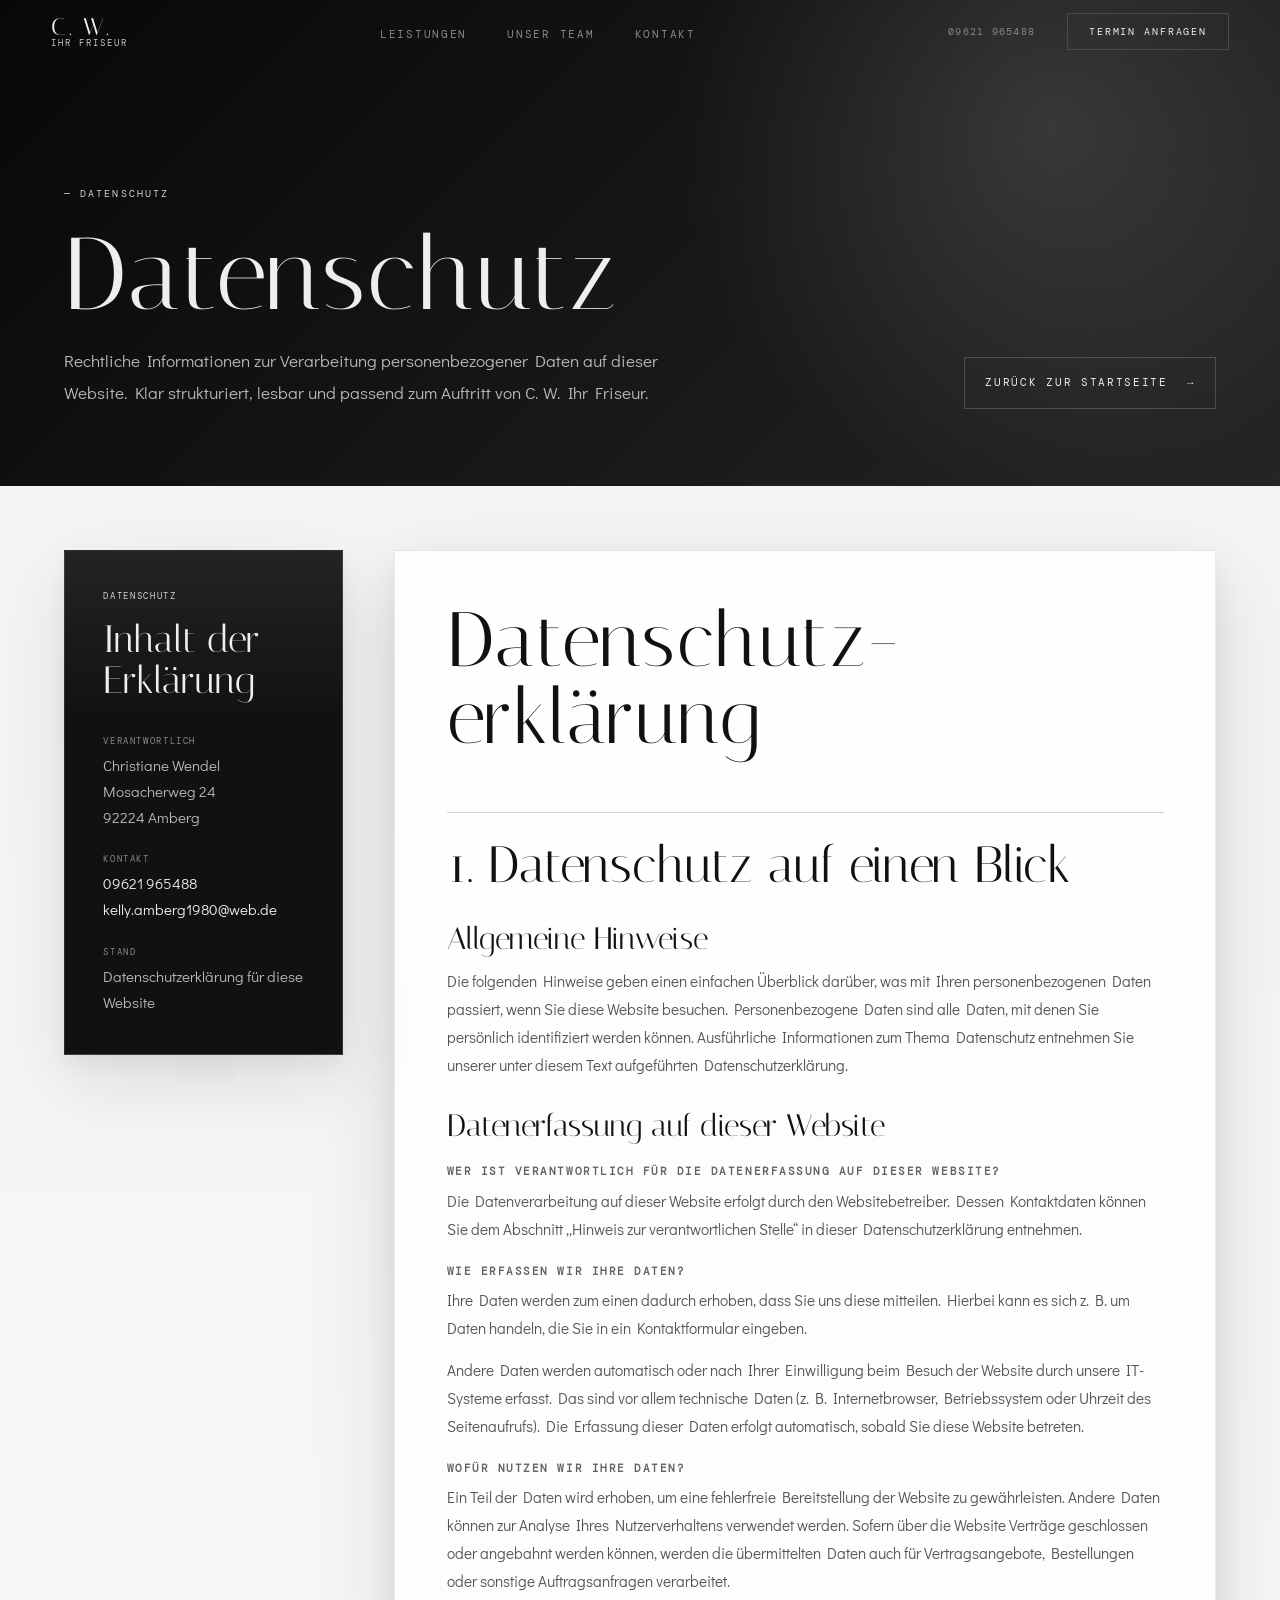
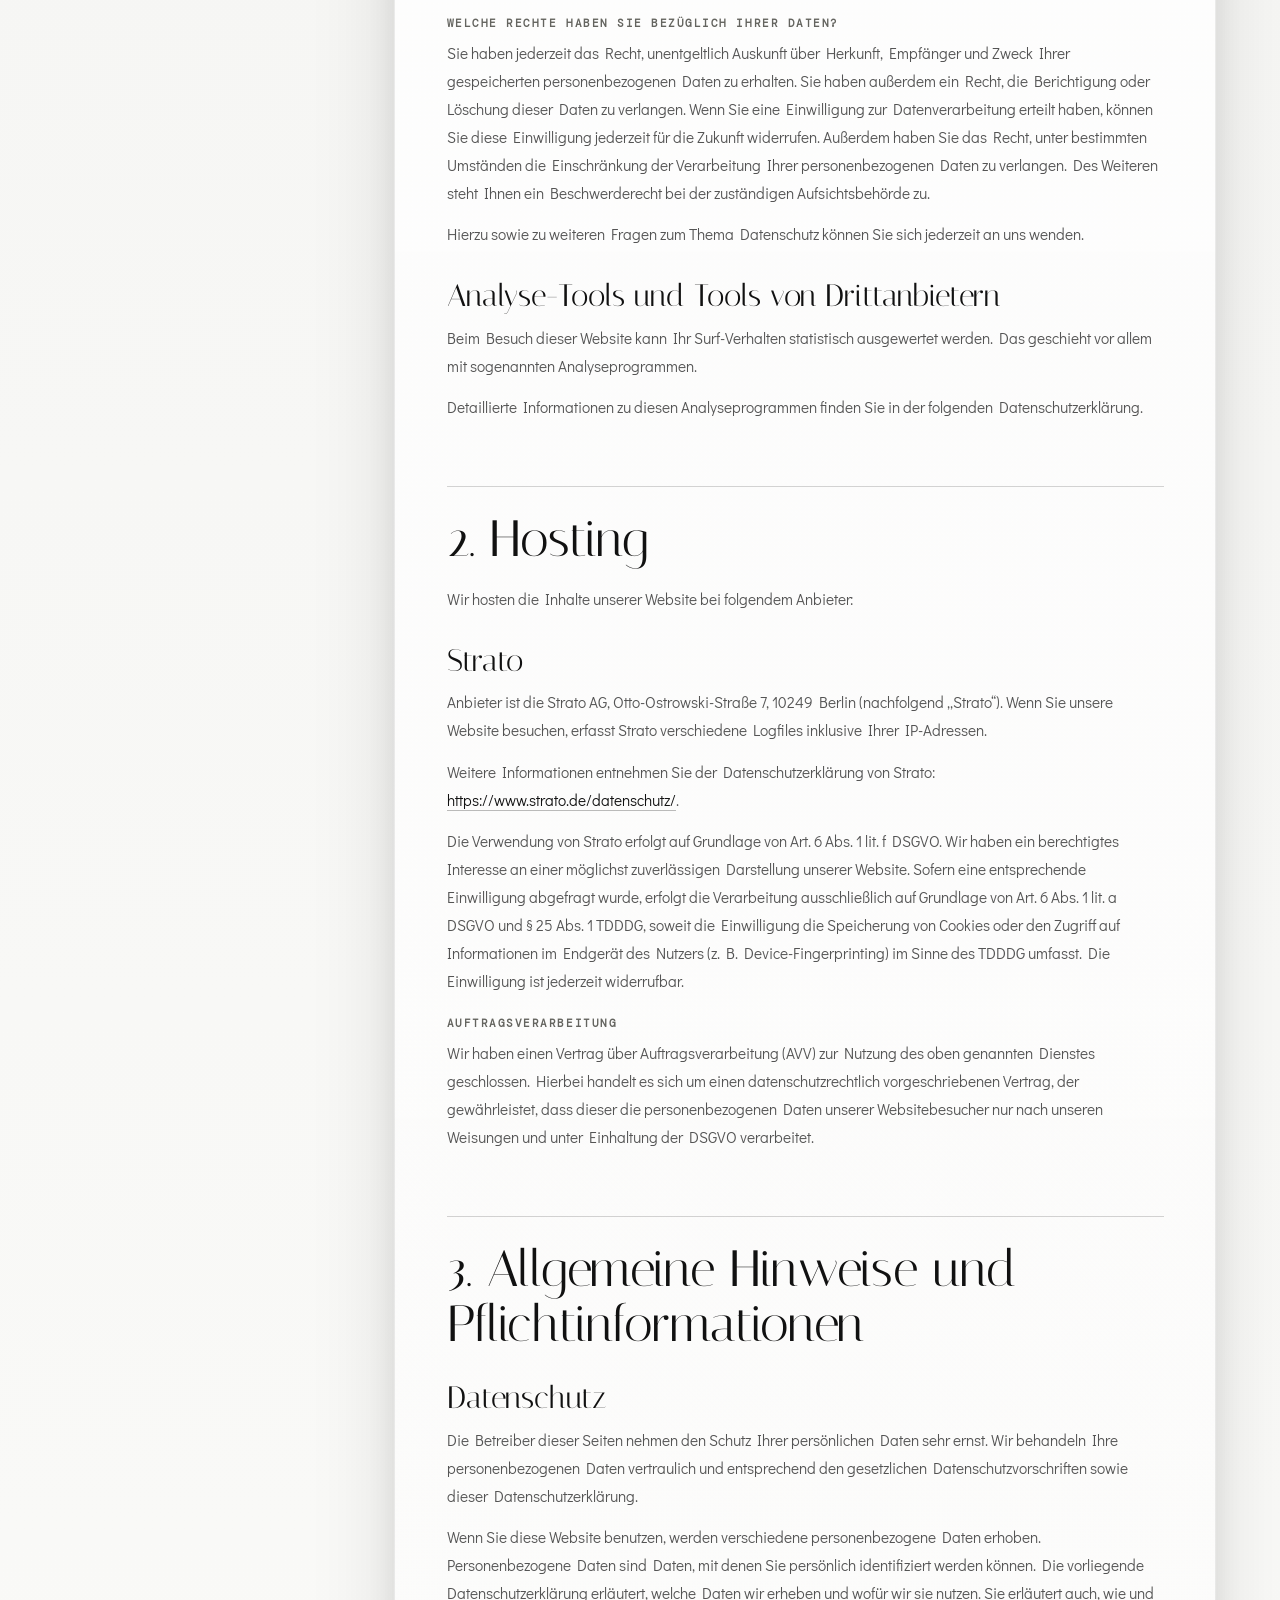
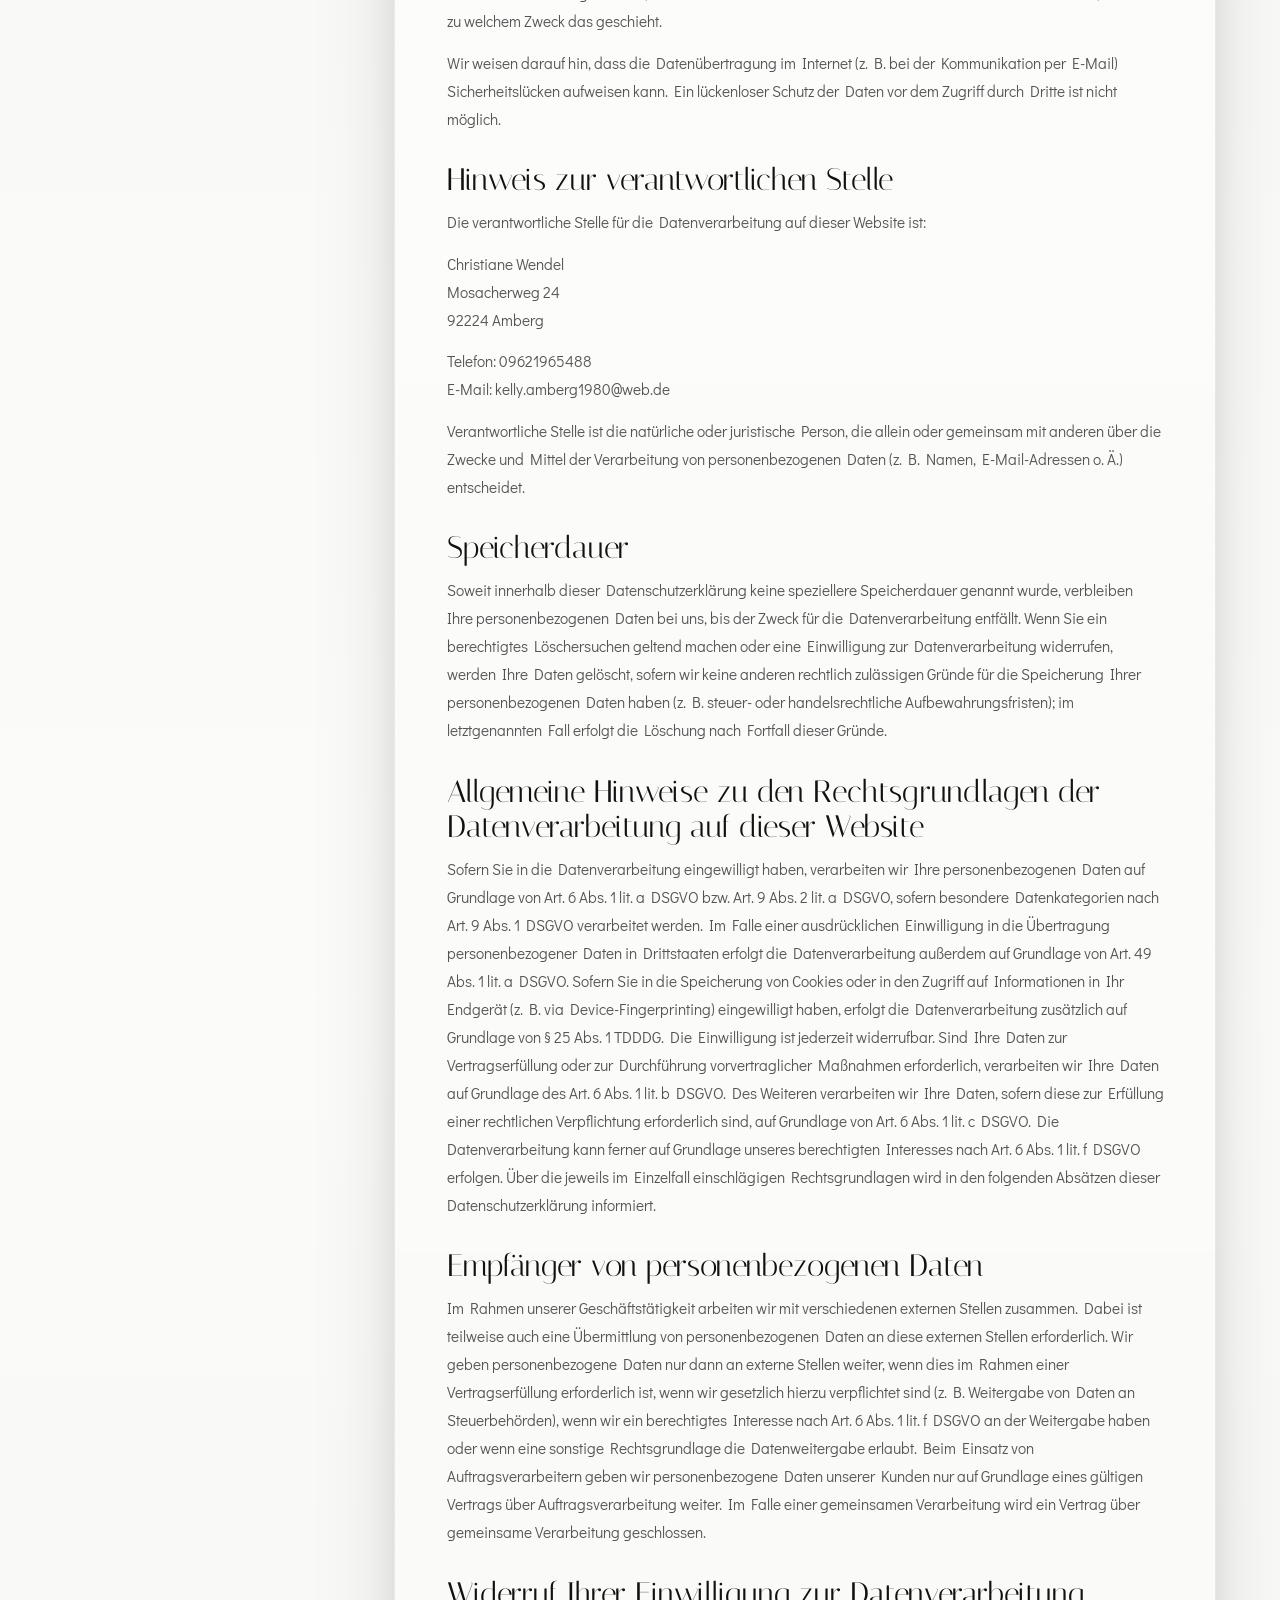
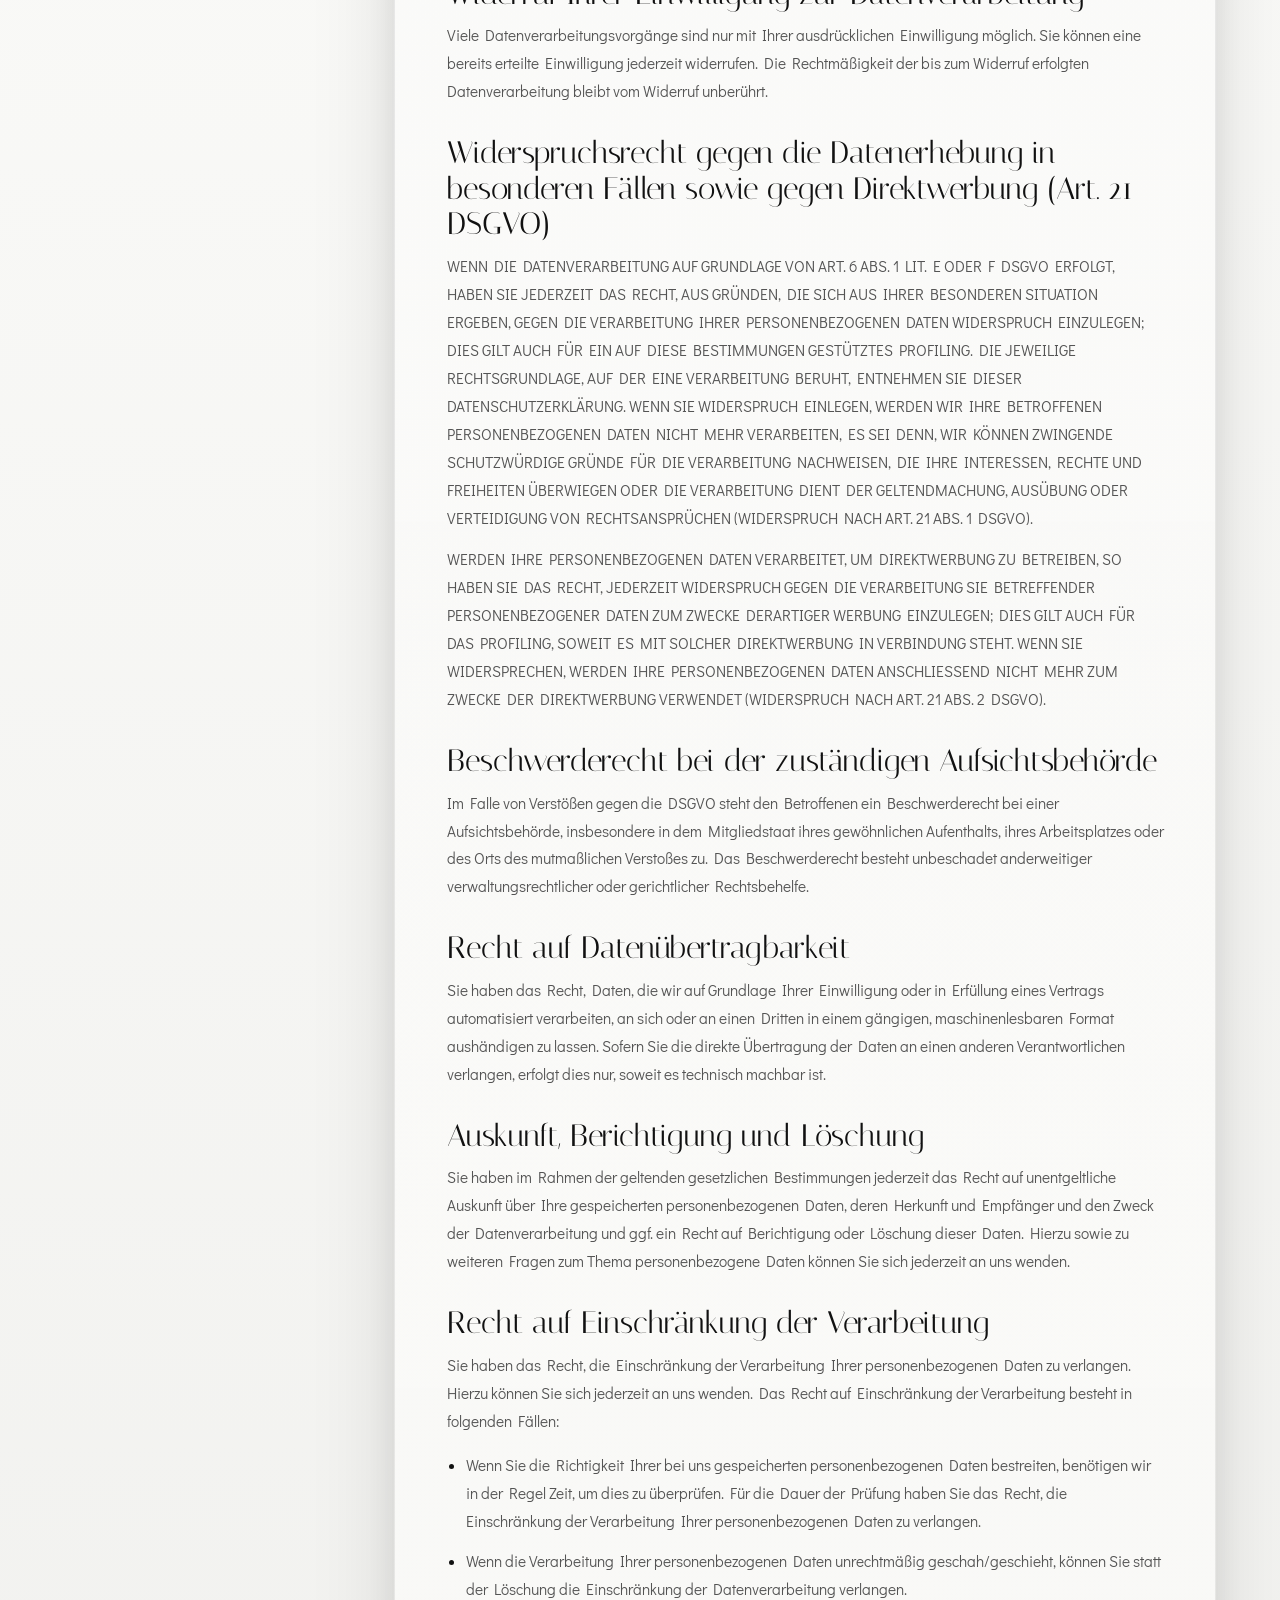
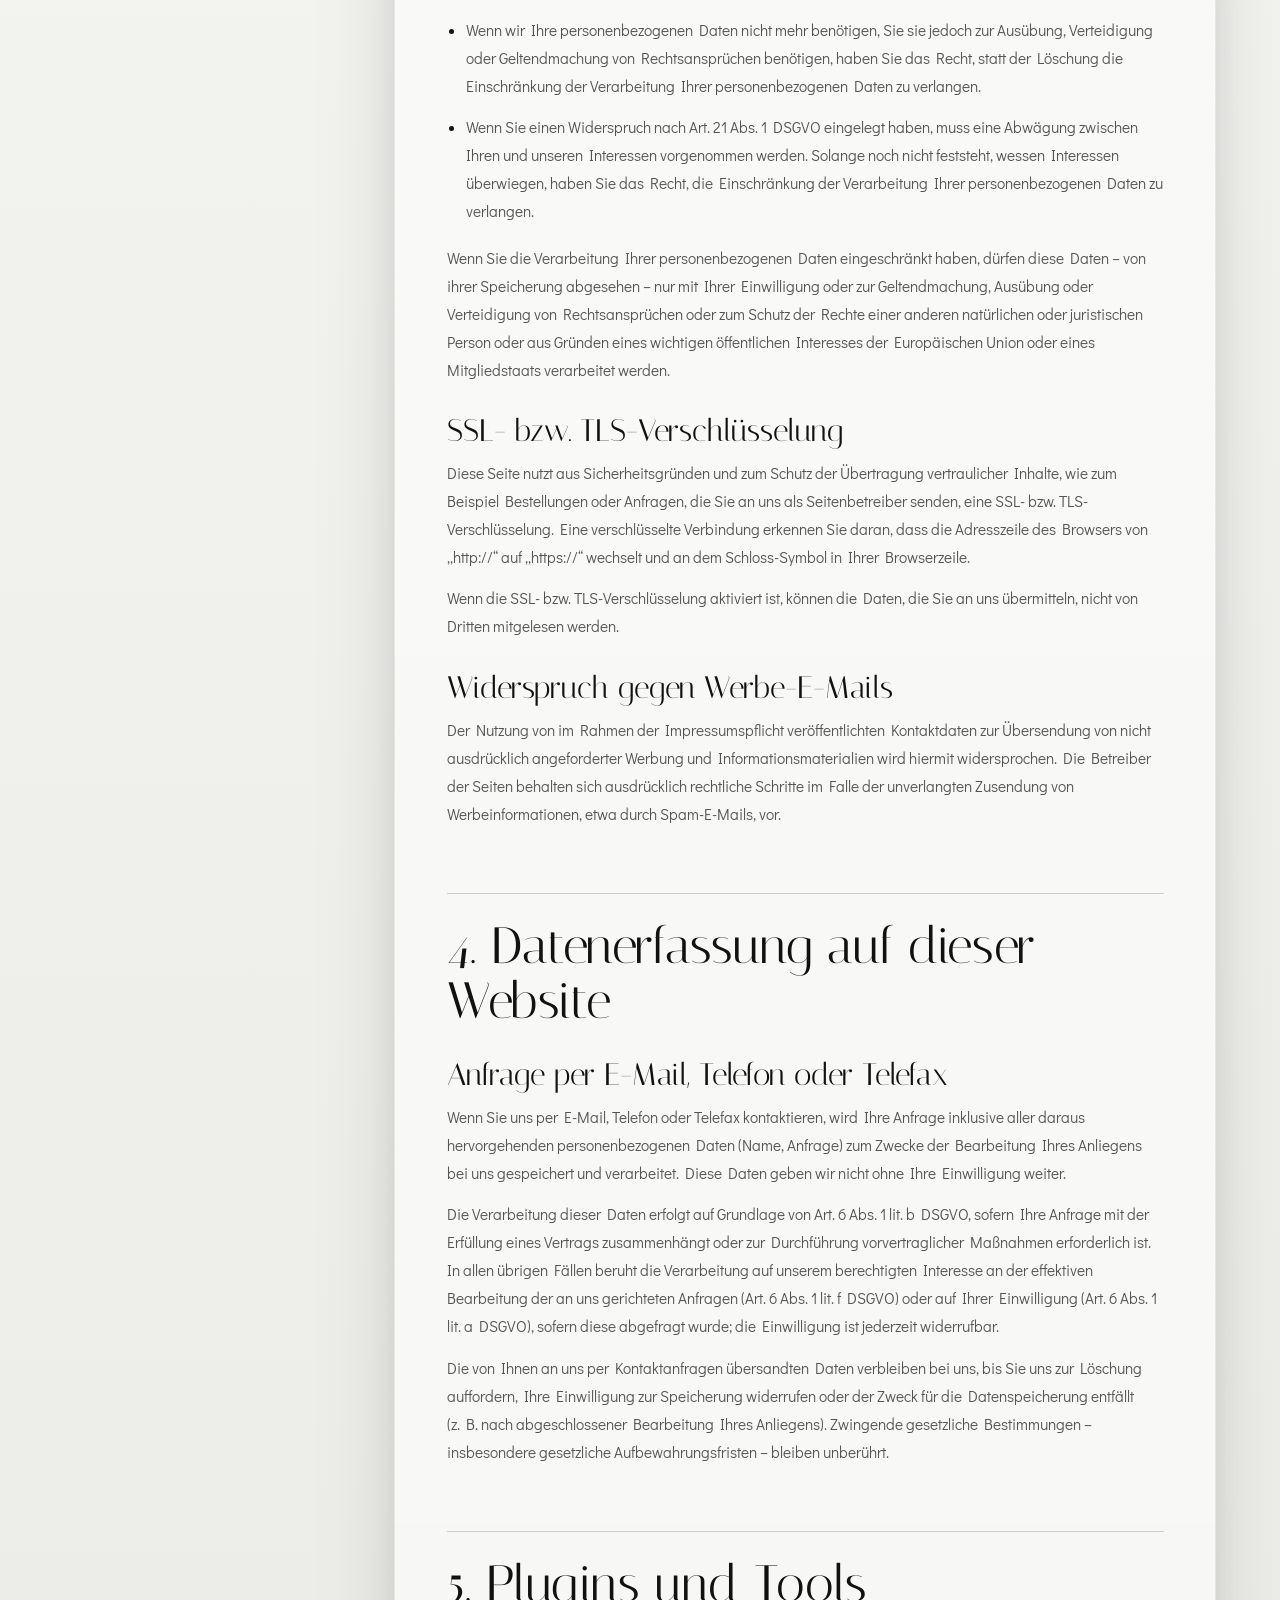
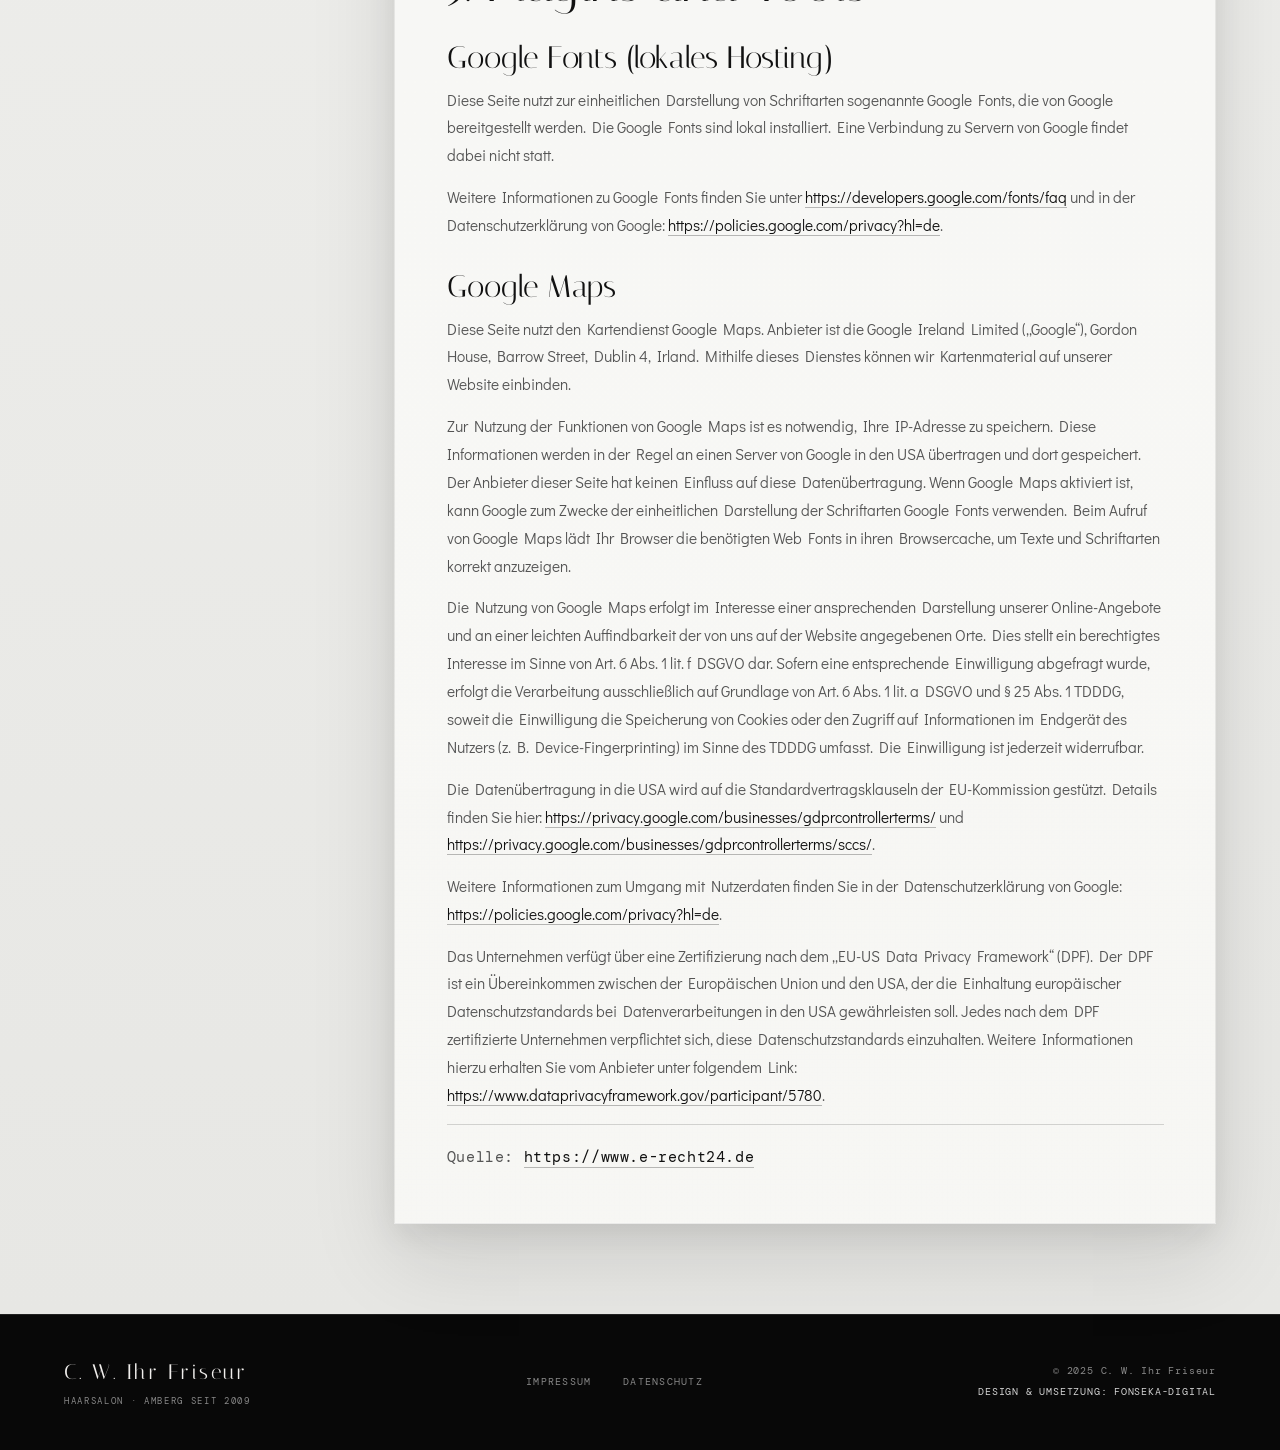
==== commit 973e31f7: "Correct website copy and legal details" ====
--- a/datenschutz/index.html
+++ b/datenschutz/index.html
@@ -74,7 +74,7 @@
             <dl class="legal-contact">
               <div>
                 <dt>Verantwortlich</dt>
-                <dd>Christiane Wendel<br />Mosacher Weg 24<br />92224 Amberg</dd>
+                <dd>Christiane Wendel<br />Mosacherweg 24<br />92224 Amberg</dd>
               </div>
               <div>
                 <dt>Kontakt</dt>
@@ -124,7 +124,7 @@
             <p>Wir weisen darauf hin, dass die Daten&uuml;bertragung im Internet (z.&nbsp;B. bei der Kommunikation per E-Mail) Sicherheitsl&uuml;cken aufweisen kann. Ein l&uuml;ckenloser Schutz der Daten vor dem Zugriff durch Dritte ist nicht m&ouml;glich.</p>
             <h3>Hinweis zur verantwortlichen Stelle</h3>
             <p>Die verantwortliche Stelle f&uuml;r die Datenverarbeitung auf dieser Website ist:</p>
-            <p>Christiane Wendel<br />Mosacher Weg 24<br />92224 Amberg</p>
+            <p>Christiane Wendel<br />Mosacherweg 24<br />92224 Amberg</p>
             <p>Telefon: 09621965488<br />E-Mail: kelly.amberg1980@web.de</p>
             <p>Verantwortliche Stelle ist die nat&uuml;rliche oder juristische Person, die allein oder gemeinsam mit anderen &uuml;ber die Zwecke und Mittel der Verarbeitung von personenbezogenen Daten (z.&nbsp;B. Namen, E-Mail-Adressen o. &Auml;.) entscheidet.</p>
             <h3>Speicherdauer</h3>
@@ -136,7 +136,7 @@
             <h3>Widerruf Ihrer Einwilligung zur Datenverarbeitung</h3>
             <p>Viele Datenverarbeitungsvorg&auml;nge sind nur mit Ihrer ausdr&uuml;cklichen Einwilligung m&ouml;glich. Sie k&ouml;nnen eine bereits erteilte Einwilligung jederzeit widerrufen. Die Rechtm&auml;&szlig;igkeit der bis zum Widerruf erfolgten Datenverarbeitung bleibt vom Widerruf unber&uuml;hrt.</p>
             <h3>Widerspruchsrecht gegen die Datenerhebung in besonderen F&auml;llen sowie gegen Direktwerbung (Art. 21 DSGVO)</h3>
-            <p>WENN DIE DATENVERARBEITUNG AUF GRUNDLAGE VON ART. 6 ABS. 1 LIT. E ODER F DSGVO ERFOLGT, HABEN SIE JEDERZEIT DAS RECHT, AUS GR&Uuml;NDEN, DIE SICH AUS IHRER BESONDEREN SITUATION ERGEBEN, GEGEN DIE VERARBEITUNG IHRER PERSONENBEZOGENEN DATEN WIDERSPRUCH EINZULEGEN; DIES GILT AUCH F&Uuml;R EIN AUF DIESE BESTIMMUNGEN GEST&Uuml;TZTES PROFILING. DIE JEWEILIGE RECHTSGRUNDLAGE, AUF DENEN EINE VERARBEITUNG BERUHT, ENTNEHMEN SIE DIESER DATENSCHUTZERKL&Auml;RUNG. WENN SIE WIDERSPRUCH EINLEGEN, WERDEN WIR IHRE BETROFFENEN PERSONENBEZOGENEN DATEN NICHT MEHR VERARBEITEN, ES SEI DENN, WIR K&Ouml;NNEN ZWINGENDE SCHUTZW&Uuml;RDIGE GR&Uuml;NDE F&Uuml;R DIE VERARBEITUNG NACHWEISEN, DIE IHRE INTERESSEN, RECHTE UND FREIHEITEN &Uuml;BERWIEGEN ODER DIE VERARBEITUNG DIENT DER GELTENDMACHUNG, AUS&Uuml;BUNG ODER VERTEIDIGUNG VON RECHTSANSPR&Uuml;CHEN (WIDERSPRUCH NACH ART. 21 ABS. 1 DSGVO).</p>
+            <p>WENN DIE DATENVERARBEITUNG AUF GRUNDLAGE VON ART. 6 ABS. 1 LIT. E ODER F DSGVO ERFOLGT, HABEN SIE JEDERZEIT DAS RECHT, AUS GR&Uuml;NDEN, DIE SICH AUS IHRER BESONDEREN SITUATION ERGEBEN, GEGEN DIE VERARBEITUNG IHRER PERSONENBEZOGENEN DATEN WIDERSPRUCH EINZULEGEN; DIES GILT AUCH F&Uuml;R EIN AUF DIESE BESTIMMUNGEN GEST&Uuml;TZTES PROFILING. DIE JEWEILIGE RECHTSGRUNDLAGE, AUF DER EINE VERARBEITUNG BERUHT, ENTNEHMEN SIE DIESER DATENSCHUTZERKL&Auml;RUNG. WENN SIE WIDERSPRUCH EINLEGEN, WERDEN WIR IHRE BETROFFENEN PERSONENBEZOGENEN DATEN NICHT MEHR VERARBEITEN, ES SEI DENN, WIR K&Ouml;NNEN ZWINGENDE SCHUTZW&Uuml;RDIGE GR&Uuml;NDE F&Uuml;R DIE VERARBEITUNG NACHWEISEN, DIE IHRE INTERESSEN, RECHTE UND FREIHEITEN &Uuml;BERWIEGEN ODER DIE VERARBEITUNG DIENT DER GELTENDMACHUNG, AUS&Uuml;BUNG ODER VERTEIDIGUNG VON RECHTSANSPR&Uuml;CHEN (WIDERSPRUCH NACH ART. 21 ABS. 1 DSGVO).</p>
             <p>WERDEN IHRE PERSONENBEZOGENEN DATEN VERARBEITET, UM DIREKTWERBUNG ZU BETREIBEN, SO HABEN SIE DAS RECHT, JEDERZEIT WIDERSPRUCH GEGEN DIE VERARBEITUNG SIE BETREFFENDER PERSONENBEZOGENER DATEN ZUM ZWECKE DERARTIGER WERBUNG EINZULEGEN; DIES GILT AUCH F&Uuml;R DAS PROFILING, SOWEIT ES MIT SOLCHER DIREKTWERBUNG IN VERBINDUNG STEHT. WENN SIE WIDERSPRECHEN, WERDEN IHRE PERSONENBEZOGENEN DATEN ANSCHLIESSEND NICHT MEHR ZUM ZWECKE DER DIREKTWERBUNG VERWENDET (WIDERSPRUCH NACH ART. 21 ABS. 2 DSGVO).</p>
             <h3>Beschwerde&shy;recht bei der zust&auml;ndigen Aufsichts&shy;beh&ouml;rde</h3>
             <p>Im Falle von Verst&ouml;&szlig;en gegen die DSGVO steht den Betroffenen ein Beschwerderecht bei einer Aufsichtsbeh&ouml;rde, insbesondere in dem Mitgliedstaat ihres gew&ouml;hnlichen Aufenthalts, ihres Arbeitsplatzes oder des Orts des mutma&szlig;lichen Versto&szlig;es zu. Das Beschwerderecht besteht unbeschadet anderweitiger verwaltungsrechtlicher oder gerichtlicher Rechtsbehelfe.</p>
@@ -161,18 +161,18 @@
             <h2>4. Datenerfassung auf dieser Website</h2>
             <h3>Anfrage per E-Mail, Telefon oder Telefax</h3>
             <p>Wenn Sie uns per E-Mail, Telefon oder Telefax kontaktieren, wird Ihre Anfrage inklusive aller daraus hervorgehenden personenbezogenen Daten (Name, Anfrage) zum Zwecke der Bearbeitung Ihres Anliegens bei uns gespeichert und verarbeitet. Diese Daten geben wir nicht ohne Ihre Einwilligung weiter.</p>
-            <p>Die Verarbeitung dieser Daten erfolgt auf Grundlage von Art. 6 Abs. 1 lit. b DSGVO, sofern Ihre Anfrage mit der Erf&uuml;llung eines Vertrags zusammenh&auml;ngt oder zur Durchf&uuml;hrung vorvertraglicher Ma&szlig;nahmen erforderlich ist. In allen &uuml;brigen F&auml;llen beruht die Verarbeitung auf unserem berechtigten Interesse an der effektiven Bearbeitung der an uns gerichteten Anfragen (Art. 6 Abs. 1 lit. f DSGVO) oder auf Ihrer Einwilligung (Art. 6 Abs. 1 lit. a DSGVO) sofern diese abgefragt wurde; die Einwilligung ist jederzeit widerrufbar.</p>
+            <p>Die Verarbeitung dieser Daten erfolgt auf Grundlage von Art. 6 Abs. 1 lit. b DSGVO, sofern Ihre Anfrage mit der Erf&uuml;llung eines Vertrags zusammenh&auml;ngt oder zur Durchf&uuml;hrung vorvertraglicher Ma&szlig;nahmen erforderlich ist. In allen &uuml;brigen F&auml;llen beruht die Verarbeitung auf unserem berechtigten Interesse an der effektiven Bearbeitung der an uns gerichteten Anfragen (Art. 6 Abs. 1 lit. f DSGVO) oder auf Ihrer Einwilligung (Art. 6 Abs. 1 lit. a DSGVO), sofern diese abgefragt wurde; die Einwilligung ist jederzeit widerrufbar.</p>
             <p>Die von Ihnen an uns per Kontaktanfragen &uuml;bersandten Daten verbleiben bei uns, bis Sie uns zur L&ouml;schung auffordern, Ihre Einwilligung zur Speicherung widerrufen oder der Zweck f&uuml;r die Datenspeicherung entf&auml;llt (z.&nbsp;B. nach abgeschlossener Bearbeitung Ihres Anliegens). Zwingende gesetzliche Bestimmungen &ndash; insbesondere gesetzliche Aufbewahrungsfristen &ndash; bleiben unber&uuml;hrt.</p>
             <h2>5. Plugins und Tools</h2>
             <h3>Google Fonts (lokales Hosting)</h3>
-            <p>Diese Seite nutzt zur einheitlichen Darstellung von Schriftarten so genannte Google Fonts, die von Google bereitgestellt werden. Die Google Fonts sind lokal installiert. Eine Verbindung zu Servern von Google findet dabei nicht statt.</p>
+            <p>Diese Seite nutzt zur einheitlichen Darstellung von Schriftarten sogenannte Google Fonts, die von Google bereitgestellt werden. Die Google Fonts sind lokal installiert. Eine Verbindung zu Servern von Google findet dabei nicht statt.</p>
             <p>Weitere Informationen zu Google Fonts finden Sie unter <a href="https://developers.google.com/fonts/faq" target="_blank" rel="noopener noreferrer">https://developers.google.com/fonts/faq</a> und in der Datenschutzerkl&auml;rung von Google: <a href="https://policies.google.com/privacy?hl=de" target="_blank" rel="noopener noreferrer">https://policies.google.com/privacy?hl=de</a>.</p>
             <h3>Google Maps</h3>
-            <p>Diese Seite nutzt den Kartendienst Google Maps. Anbieter ist die Google Ireland Limited (&bdquo;Google&ldquo;), Gordon House, Barrow Street, Dublin 4, Irland. Mit Hilfe dieses Dienstes k&ouml;nnen wir Kartenmaterial auf unserer Website einbinden.</p>
+            <p>Diese Seite nutzt den Kartendienst Google Maps. Anbieter ist die Google Ireland Limited (&bdquo;Google&ldquo;), Gordon House, Barrow Street, Dublin 4, Irland. Mithilfe dieses Dienstes k&ouml;nnen wir Kartenmaterial auf unserer Website einbinden.</p>
             <p>Zur Nutzung der Funktionen von Google Maps ist es notwendig, Ihre IP-Adresse zu speichern. Diese Informationen werden in der Regel an einen Server von Google in den USA &uuml;bertragen und dort gespeichert. Der Anbieter dieser Seite hat keinen Einfluss auf diese Daten&uuml;bertragung. Wenn Google Maps aktiviert ist, kann Google zum Zwecke der einheitlichen Darstellung der Schriftarten Google Fonts verwenden. Beim Aufruf von Google Maps l&auml;dt Ihr Browser die ben&ouml;tigten Web Fonts in ihren Browsercache, um Texte und Schriftarten korrekt anzuzeigen.</p>
             <p>Die Nutzung von Google Maps erfolgt im Interesse einer ansprechenden Darstellung unserer Online-Angebote und an einer leichten Auffindbarkeit der von uns auf der Website angegebenen Orte. Dies stellt ein berechtigtes Interesse im Sinne von Art. 6 Abs. 1 lit. f DSGVO dar. Sofern eine entsprechende Einwilligung abgefragt wurde, erfolgt die Verarbeitung ausschlie&szlig;lich auf Grundlage von Art. 6 Abs. 1 lit. a DSGVO und &sect; 25 Abs. 1 TDDDG, soweit die Einwilligung die Speicherung von Cookies oder den Zugriff auf Informationen im Endger&auml;t des Nutzers (z.&nbsp;B. Device-Fingerprinting) im Sinne des TDDDG umfasst. Die Einwilligung ist jederzeit widerrufbar.</p>
             <p>Die Daten&uuml;bertragung in die USA wird auf die Standardvertragsklauseln der EU-Kommission gest&uuml;tzt. Details finden Sie hier: <a href="https://privacy.google.com/businesses/gdprcontrollerterms/" target="_blank" rel="noopener noreferrer">https://privacy.google.com/businesses/gdprcontrollerterms/</a> und <a href="https://privacy.google.com/businesses/gdprcontrollerterms/sccs/" target="_blank" rel="noopener noreferrer">https://privacy.google.com/businesses/gdprcontrollerterms/sccs/</a>.</p>
-            <p>Mehr Informationen zum Umgang mit Nutzerdaten finden Sie in der Datenschutzerkl&auml;rung von Google: <a href="https://policies.google.com/privacy?hl=de" target="_blank" rel="noopener noreferrer">https://policies.google.com/privacy?hl=de</a>.</p>
+            <p>Weitere Informationen zum Umgang mit Nutzerdaten finden Sie in der Datenschutzerkl&auml;rung von Google: <a href="https://policies.google.com/privacy?hl=de" target="_blank" rel="noopener noreferrer">https://policies.google.com/privacy?hl=de</a>.</p>
             <p>Das Unternehmen verf&uuml;gt &uuml;ber eine Zertifizierung nach dem &bdquo;EU-US Data Privacy Framework&ldquo; (DPF). Der DPF ist ein &Uuml;bereinkommen zwischen der Europ&auml;ischen Union und den USA, der die Einhaltung europ&auml;ischer Datenschutzstandards bei Datenverarbeitungen in den USA gew&auml;hrleisten soll. Jedes nach dem DPF zertifizierte Unternehmen verpflichtet sich, diese Datenschutzstandards einzuhalten. Weitere Informationen hierzu erhalten Sie vom Anbieter unter folgendem Link: <a href="https://www.dataprivacyframework.gov/participant/5780" target="_blank" rel="noopener noreferrer">https://www.dataprivacyframework.gov/participant/5780</a>.</p>
             <p class="privacy-document__source">Quelle: <a href="https://www.e-recht24.de" target="_blank" rel="noopener noreferrer">https://www.e-recht24.de</a></p>
           </article>
@@ -198,6 +198,6 @@
       </div>
     </footer>
 
-    <script src="../js/script.js"></script>
+    <script src="../js/script.js?v=20260705-folder-links3"></script>
   </body>
 </html>
